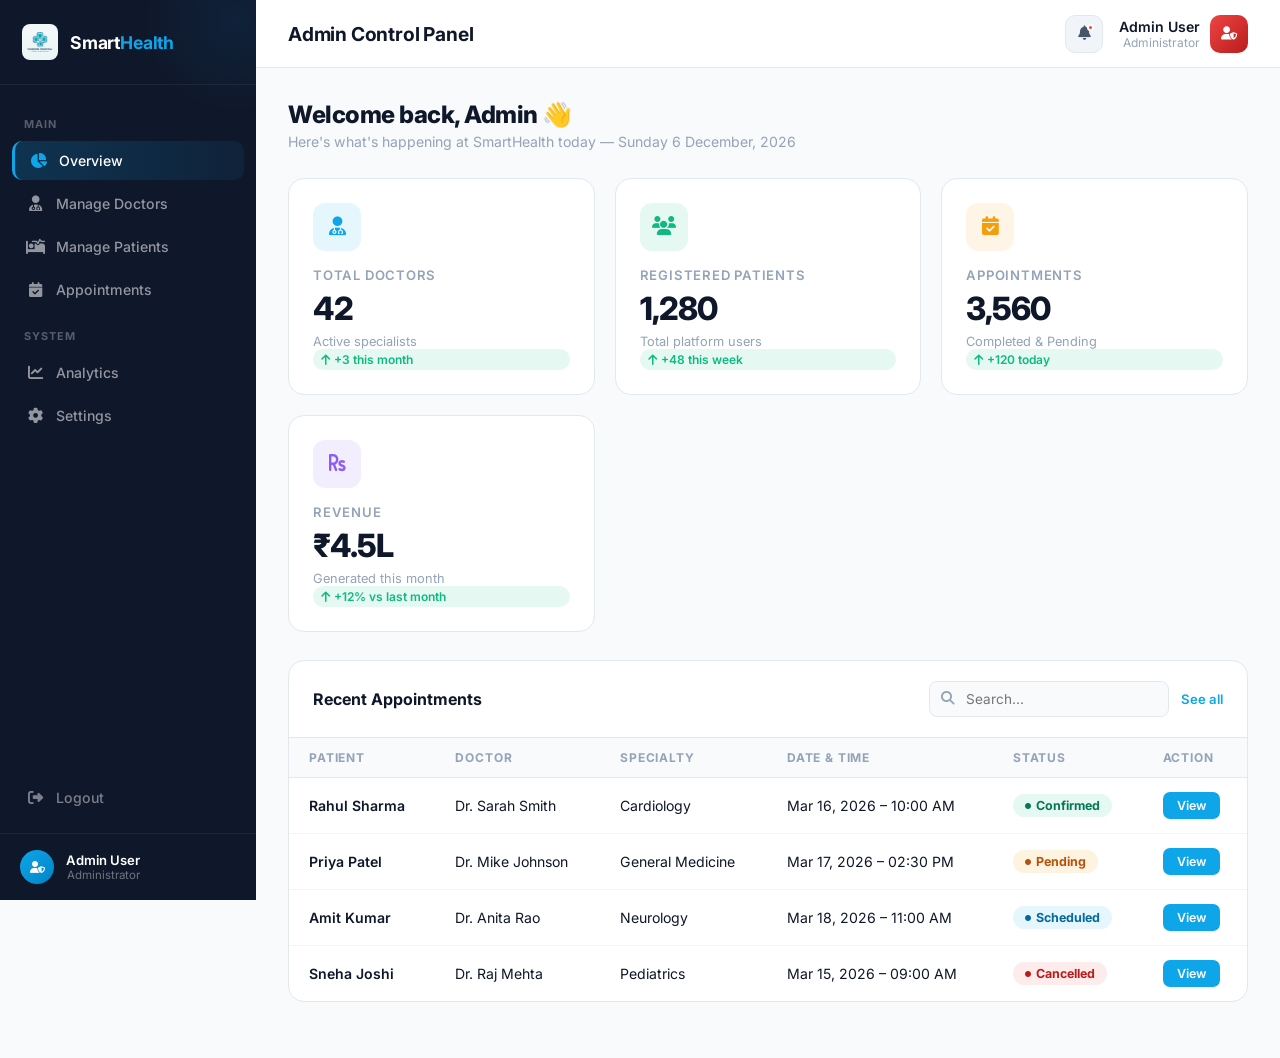
==== hospitalproject/src/main/resources/static/pages/admin-dashboard.html @ 207e5509 "feat: complete premium UI overhaul for SmartHealth hospital system - Redesigned all frontend pages w" ====
<!DOCTYPE html>
<html lang="en">
<head>
    <meta charset="UTF-8">
    <meta name="viewport" content="width=device-width, initial-scale=1.0">
    <title>Admin Dashboard | SmartHealth</title>
    <link rel="stylesheet" href="../css/dashboard.css">
    <link rel="stylesheet" href="https://cdnjs.cloudflare.com/ajax/libs/font-awesome/6.4.0/css/all.min.css">
</head>
<body>

<div class="layout">

    <!-- Sidebar -->
    <div class="sidebar">
        <a href="../index.html" class="brand">
            <img src="../images/modern_hospital_logo.png" alt="Logo">
            <h2>Smart<span>Health</span></h2>
        </a>

        <nav class="nav-menu">
            <span class="nav-label">Main</span>
            <a href="admin-dashboard.html" class="nav-link active" id="nav-overview">
                <i class="fas fa-chart-pie"></i> <span>Overview</span>
            </a>
            <a href="#" class="nav-link" id="nav-doctors">
                <i class="fas fa-user-md"></i> <span>Manage Doctors</span>
            </a>
            <a href="#" class="nav-link" id="nav-patients">
                <i class="fas fa-procedures"></i> <span>Manage Patients</span>
            </a>
            <a href="#" class="nav-link" id="nav-appointments">
                <i class="fas fa-calendar-check"></i> <span>Appointments</span>
            </a>

            <span class="nav-label">System</span>
            <a href="#" class="nav-link">
                <i class="fas fa-chart-line"></i> <span>Analytics</span>
            </a>
            <a href="#" class="nav-link">
                <i class="fas fa-cog"></i> <span>Settings</span>
            </a>
            <a href="../index.html" class="nav-link logout-bg">
                <i class="fas fa-sign-out-alt"></i> <span>Logout</span>
            </a>
        </nav>

        <div class="sidebar-user">
            <div class="user-avatar"><i class="fas fa-user-shield"></i></div>
            <div class="user-info">
                <span class="name">Admin User</span>
                <span class="role-tag">Administrator</span>
            </div>
        </div>
    </div>

    <!-- Main Content -->
    <div class="main">

        <!-- Topbar -->
        <div class="topbar">
            <h2>Admin Control Panel</h2>
            <div class="topbar-right">
                <div class="topbar-icon notif-dot"><i class="fas fa-bell"></i></div>
                <div class="user-profile">
                    <div class="user-info">
                        <span class="name">Admin User</span>
                        <span class="role">Administrator</span>
                    </div>
                    <div class="user-avatar" style="background: linear-gradient(135deg,#ef4444,#b91c1c);">
                        <i class="fas fa-user-shield"></i>
                    </div>
                </div>
            </div>
        </div>

        <!-- Content -->
        <div class="content">

            <div class="page-header">
                <h1>Welcome back, Admin 👋</h1>
                <p>Here's what's happening at SmartHealth today — <span id="today-date"></span></p>
            </div>

            <!-- Stat Cards -->
            <div class="cards">
                <div class="card">
                    <div class="card-icon" style="background:rgba(14,165,233,0.1);color:#0ea5e9;">
                        <i class="fas fa-user-md"></i>
                    </div>
                    <h3>Total Doctors</h3>
                    <div class="card-value">42</div>
                    <p>Active specialists</p>
                    <span class="trend up"><i class="fas fa-arrow-up"></i> +3 this month</span>
                </div>

                <div class="card">
                    <div class="card-icon" style="background:rgba(16,185,129,0.1);color:#10b981;">
                        <i class="fas fa-users"></i>
                    </div>
                    <h3>Registered Patients</h3>
                    <div class="card-value">1,280</div>
                    <p>Total platform users</p>
                    <span class="trend up"><i class="fas fa-arrow-up"></i> +48 this week</span>
                </div>

                <div class="card">
                    <div class="card-icon" style="background:rgba(245,158,11,0.1);color:#f59e0b;">
                        <i class="fas fa-calendar-check"></i>
                    </div>
                    <h3>Appointments</h3>
                    <div class="card-value">3,560</div>
                    <p>Completed &amp; Pending</p>
                    <span class="trend up"><i class="fas fa-arrow-up"></i> +120 today</span>
                </div>

                <div class="card">
                    <div class="card-icon" style="background:rgba(139,92,246,0.1);color:#8b5cf6;">
                        <i class="fas fa-rupee-sign"></i>
                    </div>
                    <h3>Revenue</h3>
                    <div class="card-value">₹4.5L</div>
                    <p>Generated this month</p>
                    <span class="trend up"><i class="fas fa-arrow-up"></i> +12% vs last month</span>
                </div>
            </div>

            <!-- Recent Appointments Table -->
            <div class="table-card">
                <div class="table-card-header">
                    <h3>Recent Appointments</h3>
                    <div style="display:flex;gap:12px;align-items:center;">
                        <div class="search-bar">
                            <i class="fas fa-search"></i>
                            <input type="text" placeholder="Search..." oninput="filterTable(this.value)">
                        </div>
                        <a href="#" class="see-all">See all</a>
                    </div>
                </div>
                <table id="adminTable">
                    <thead>
                        <tr>
                            <th>Patient</th>
                            <th>Doctor</th>
                            <th>Specialty</th>
                            <th>Date &amp; Time</th>
                            <th>Status</th>
                            <th>Action</th>
                        </tr>
                    </thead>
                    <tbody>
                        <tr>
                            <td><span class="td-name">Rahul Sharma</span></td>
                            <td>Dr. Sarah Smith</td>
                            <td>Cardiology</td>
                            <td>Mar 16, 2026 – 10:00 AM</td>
                            <td><span class="badge badge-green"><i class="fas fa-circle" style="font-size:6px;"></i> Confirmed</span></td>
                            <td><a href="#" class="action-btn primary">View</a></td>
                        </tr>
                        <tr>
                            <td><span class="td-name">Priya Patel</span></td>
                            <td>Dr. Mike Johnson</td>
                            <td>General Medicine</td>
                            <td>Mar 17, 2026 – 02:30 PM</td>
                            <td><span class="badge badge-yellow"><i class="fas fa-circle" style="font-size:6px;"></i> Pending</span></td>
                            <td><a href="#" class="action-btn primary">View</a></td>
                        </tr>
                        <tr>
                            <td><span class="td-name">Amit Kumar</span></td>
                            <td>Dr. Anita Rao</td>
                            <td>Neurology</td>
                            <td>Mar 18, 2026 – 11:00 AM</td>
                            <td><span class="badge badge-blue"><i class="fas fa-circle" style="font-size:6px;"></i> Scheduled</span></td>
                            <td><a href="#" class="action-btn primary">View</a></td>
                        </tr>
                        <tr>
                            <td><span class="td-name">Sneha Joshi</span></td>
                            <td>Dr. Raj Mehta</td>
                            <td>Pediatrics</td>
                            <td>Mar 15, 2026 – 09:00 AM</td>
                            <td><span class="badge badge-red"><i class="fas fa-circle" style="font-size:6px;"></i> Cancelled</span></td>
                            <td><a href="#" class="action-btn primary">View</a></td>
                        </tr>
                    </tbody>
                </table>
            </div>

        </div><!-- /content -->
    </div><!-- /main -->
</div><!-- /layout -->

<script>
    document.getElementById('today-date').textContent = new Date().toLocaleDateString('en-IN', { weekday:'long', year:'numeric', month:'long', day:'numeric' });

    function filterTable(q) {
        const rows = document.querySelectorAll('#adminTable tbody tr');
        rows.forEach(r => {
            r.style.display = r.textContent.toLowerCase().includes(q.toLowerCase()) ? '' : 'none';
        });
    }
</script>

</body>
</html>
---- hospitalproject/src/main/resources/static/css/dashboard.css ----
@import url('https://fonts.googleapis.com/css2?family=Inter:wght@300;400;500;600;700;800&display=swap');

*, *::before, *::after {
    margin: 0;
    padding: 0;
    box-sizing: border-box;
}

:root {
    --navy: #0f172a;
    --navy-mid: #1e293b;
    --navy-light: #334155;
    --teal: #0ea5e9;
    --teal-dark: #0284c7;
    --teal-glow: rgba(14, 165, 233, 0.12);
    --white: #ffffff;
    --gray-50: #f8fafc;
    --gray-100: #f1f5f9;
    --gray-200: #e2e8f0;
    --gray-400: #94a3b8;
    --gray-600: #475569;
    --green: #10b981;
    --yellow: #f59e0b;
    --red: #ef4444;
    --purple: #8b5cf6;
    --sidebar-w: 256px;
}

body {
    font-family: 'Inter', 'Segoe UI', sans-serif;
    background: var(--gray-50);
    color: var(--navy);
    display: flex;
    min-height: 100vh;
    overflow-x: hidden;
}

/* ==================== SIDEBAR ==================== */
.layout {
    display: flex;
    width: 100%;
    min-height: 100vh;
}

.sidebar {
    width: var(--sidebar-w);
    background: var(--navy);
    color: var(--white);
    height: 100vh;
    position: fixed;
    top: 0;
    left: 0;
    display: flex;
    flex-direction: column;
    z-index: 100;
    overflow: hidden;
    transition: width 0.3s ease;
}

.sidebar::before {
    content: '';
    position: absolute;
    top: -80px;
    right: -80px;
    width: 200px;
    height: 200px;
    background: radial-gradient(circle, rgba(14,165,233,0.08) 0%, transparent 70%);
    pointer-events: none;
}

.brand {
    display: flex;
    align-items: center;
    gap: 12px;
    padding: 24px 22px;
    border-bottom: 1px solid rgba(255,255,255,0.06);
    text-decoration: none;
}

.brand img {
    width: 36px;
    height: 36px;
    border-radius: 8px;
    object-fit: cover;
}

.brand h2 {
    font-size: 1.1rem;
    font-weight: 700;
    color: var(--white);
    letter-spacing: -0.01em;
}

.brand h2 span {
    color: var(--teal);
}

/* Nav */
.nav-menu {
    flex: 1;
    padding: 16px 12px;
    display: flex;
    flex-direction: column;
    gap: 4px;
    overflow-y: auto;
}

.nav-menu::-webkit-scrollbar { width: 3px; }
.nav-menu::-webkit-scrollbar-thumb { background: rgba(255,255,255,0.1); border-radius: 4px; }

.nav-label {
    font-size: 0.68rem;
    font-weight: 700;
    color: rgba(255,255,255,0.3);
    text-transform: uppercase;
    letter-spacing: 0.1em;
    padding: 16px 12px 6px;
}

.nav-link {
    display: flex;
    align-items: center;
    gap: 12px;
    padding: 11px 14px;
    border-radius: 10px;
    color: rgba(255,255,255,0.55);
    text-decoration: none;
    font-size: 0.88rem;
    font-weight: 500;
    transition: all 0.2s ease;
    position: relative;
}

.nav-link i {
    width: 18px;
    font-size: 0.95rem;
    text-align: center;
    flex-shrink: 0;
}

.nav-link:hover {
    color: var(--white);
    background: rgba(255,255,255,0.07);
}

.nav-link.active {
    color: var(--white);
    background: linear-gradient(90deg, rgba(14,165,233,0.2) 0%, rgba(14,165,233,0.08) 100%);
    border-left: 3px solid var(--teal);
}

.nav-link.active i {
    color: var(--teal);
}

.logout-bg {
    margin-top: auto;
    color: rgba(255,255,255,0.45) !important;
}

.logout-bg:hover {
    background: rgba(239,68,68,0.12) !important;
    color: #fca5a5 !important;
}

/* Sidebar user */
.sidebar-user {
    padding: 16px 20px;
    border-top: 1px solid rgba(255,255,255,0.06);
    display: flex;
    align-items: center;
    gap: 12px;
}

.sidebar-user .user-avatar {
    width: 34px;
    height: 34px;
    border-radius: 50%;
    background: linear-gradient(135deg, var(--teal), var(--teal-dark));
    display: flex;
    align-items: center;
    justify-content: center;
    font-size: 0.75rem;
    font-weight: 700;
    color: white;
    flex-shrink: 0;
}

.sidebar-user .user-info {
    min-width: 0;
}

.sidebar-user .user-info .name {
    display: block;
    font-size: 0.82rem;
    font-weight: 600;
    color: var(--white);
    white-space: nowrap;
    overflow: hidden;
    text-overflow: ellipsis;
}

.sidebar-user .user-info .role-tag {
    display: block;
    font-size: 0.72rem;
    color: rgba(255,255,255,0.4);
}

/* ==================== MAIN ==================== */
.main {
    flex: 1;
    margin-left: var(--sidebar-w);
    min-height: 100vh;
    display: flex;
    flex-direction: column;
    background: var(--gray-50);
}

/* ==================== TOPBAR ==================== */
.topbar {
    display: flex;
    align-items: center;
    justify-content: space-between;
    padding: 0 32px;
    height: 68px;
    background: var(--white);
    border-bottom: 1px solid var(--gray-200);
    position: sticky;
    top: 0;
    z-index: 50;
}

.topbar h2 {
    font-size: 1.2rem;
    font-weight: 700;
    color: var(--navy);
    letter-spacing: -0.01em;
}

.topbar-right {
    display: flex;
    align-items: center;
    gap: 16px;
}

.topbar-icon {
    width: 38px;
    height: 38px;
    border-radius: 10px;
    background: var(--gray-100);
    border: 1px solid var(--gray-200);
    display: flex;
    align-items: center;
    justify-content: center;
    color: var(--gray-600);
    font-size: 0.9rem;
    cursor: pointer;
    transition: all 0.2s;
}

.topbar-icon:hover {
    background: var(--teal-glow);
    border-color: var(--teal);
    color: var(--teal);
}

.notif-dot {
    position: relative;
}

.notif-dot::after {
    content: '';
    position: absolute;
    top: 8px;
    right: 8px;
    width: 7px;
    height: 7px;
    background: var(--red);
    border-radius: 50%;
    border: 2px solid white;
}

.user-profile {
    display: flex;
    align-items: center;
    gap: 10px;
    cursor: pointer;
}

.user-info {
    text-align: right;
}

.user-info .name {
    display: block;
    font-size: 0.88rem;
    font-weight: 600;
    color: var(--navy);
}

.user-info .role {
    display: block;
    font-size: 0.75rem;
    color: var(--gray-400);
}

.user-avatar {
    width: 38px;
    height: 38px;
    border-radius: 10px;
    background: linear-gradient(135deg, var(--teal) 0%, var(--teal-dark) 100%);
    display: flex;
    align-items: center;
    justify-content: center;
    font-size: 0.85rem;
    font-weight: 700;
    color: white;
}

/* ==================== CONTENT AREA ==================== */
.content {
    flex: 1;
    padding: 32px;
}

/* ==================== PAGE HEADER ==================== */
.page-header {
    margin-bottom: 28px;
}

.page-header h1 {
    font-size: 1.5rem;
    font-weight: 800;
    color: var(--navy);
    letter-spacing: -0.02em;
    margin-bottom: 4px;
}

.page-header p {
    font-size: 0.88rem;
    color: var(--gray-400);
}

/* ==================== STATS CARDS ==================== */
.cards {
    display: grid;
    grid-template-columns: repeat(auto-fill, minmax(230px, 1fr));
    gap: 20px;
    margin-bottom: 28px;
}

.card {
    background: var(--white);
    border-radius: 16px;
    padding: 24px;
    border: 1px solid var(--gray-200);
    text-decoration: none;
    color: inherit;
    display: flex;
    flex-direction: column;
    transition: all 0.3s ease;
    position: relative;
    overflow: hidden;
}

.card::after {
    content: '';
    position: absolute;
    top: 0;
    left: 0;
    right: 0;
    height: 3px;
    background: linear-gradient(90deg, var(--teal), var(--teal-dark));
    opacity: 0;
    transition: opacity 0.3s;
}

.card:hover {
    transform: translateY(-4px);
    box-shadow: 0 16px 48px rgba(14, 165, 233, 0.12);
    border-color: rgba(14,165,233,0.25);
}

.card:hover::after {
    opacity: 1;
}

.card-icon {
    width: 48px;
    height: 48px;
    border-radius: 12px;
    display: flex;
    align-items: center;
    justify-content: center;
    font-size: 1.2rem;
    margin-bottom: 16px;
}

.card h3 {
    font-size: 0.82rem;
    font-weight: 600;
    color: var(--gray-400);
    text-transform: uppercase;
    letter-spacing: 0.06em;
    margin-bottom: 6px;
}

.card-value {
    font-size: 2rem;
    font-weight: 800;
    color: var(--navy);
    letter-spacing: -0.03em;
    margin-bottom: 6px;
}

.card p {
    font-size: 0.8rem;
    color: var(--gray-400);
}

.card-arrow {
    position: absolute;
    bottom: 20px;
    right: 20px;
    width: 28px;
    height: 28px;
    background: var(--gray-100);
    border-radius: 50%;
    display: flex;
    align-items: center;
    justify-content: center;
    font-size: 0.75rem;
    color: var(--gray-400);
    transition: all 0.2s;
}

.card:hover .card-arrow {
    background: var(--teal);
    color: white;
}

.trend {
    display: inline-flex;
    align-items: center;
    gap: 4px;
    font-size: 0.75rem;
    font-weight: 600;
    padding: 3px 8px;
    border-radius: 50px;
}

.trend.up   { background: rgba(16,185,129,0.1); color: var(--green); }
.trend.down { background: rgba(239,68,68,0.1);  color: var(--red);   }

/* ==================== TABLE CARD ==================== */
.table-card {
    background: var(--white);
    border-radius: 16px;
    border: 1px solid var(--gray-200);
    overflow: hidden;
    margin-bottom: 24px;
}

.table-card-header {
    display: flex;
    align-items: center;
    justify-content: space-between;
    padding: 20px 24px;
    border-bottom: 1px solid var(--gray-200);
}

.table-card-header h3 {
    font-size: 1rem;
    font-weight: 700;
    color: var(--navy);
}

.table-card-header .see-all {
    font-size: 0.82rem;
    font-weight: 600;
    color: var(--teal);
    text-decoration: none;
}

.table-card-header .see-all:hover {
    text-decoration: underline;
}

table {
    width: 100%;
    border-collapse: collapse;
    text-align: left;
}

thead tr {
    background: var(--gray-50);
    border-bottom: 1px solid var(--gray-200);
}

th {
    padding: 12px 20px;
    font-size: 0.75rem;
    font-weight: 700;
    color: var(--gray-400);
    text-transform: uppercase;
    letter-spacing: 0.07em;
}

td {
    padding: 14px 20px;
    font-size: 0.88rem;
    color: var(--navy);
    border-bottom: 1px solid var(--gray-100);
}

tbody tr:last-child td {
    border-bottom: none;
}

tbody tr:hover {
    background: var(--gray-50);
}

.td-name {
    font-weight: 600;
    color: var(--navy);
}

.td-sub {
    font-size: 0.78rem;
    color: var(--gray-400);
}

/* ==================== BADGES ==================== */
.badge {
    display: inline-flex;
    align-items: center;
    gap: 5px;
    padding: 4px 12px;
    border-radius: 50px;
    font-size: 0.78rem;
    font-weight: 700;
}

.badge-blue   { background: rgba(14,165,233,0.1);  color: #0369a1; }
.badge-green  { background: rgba(16,185,129,0.1);  color: #047857; }
.badge-yellow { background: rgba(245,158,11,0.12); color: #b45309; }
.badge-red    { background: rgba(239,68,68,0.1);   color: #b91c1c; }
.badge-gray   { background: var(--gray-100);        color: var(--gray-600); }

/* ==================== ACTION BUTTONS ==================== */
.action-btn {
    display: inline-flex;
    align-items: center;
    gap: 5px;
    padding: 6px 14px;
    border-radius: 7px;
    font-size: 0.78rem;
    font-weight: 600;
    border: none;
    cursor: pointer;
    transition: all 0.2s;
    text-decoration: none;
    font-family: 'Inter', sans-serif;
}

.action-btn.approve {
    background: rgba(16,185,129,0.1);
    color: #047857;
}

.action-btn.approve:hover {
    background: var(--green);
    color: white;
}

.action-btn.reject {
    background: rgba(239,68,68,0.1);
    color: #b91c1c;
}

.action-btn.reject:hover {
    background: var(--red);
    color: white;
}

.action-btn.primary {
    background: var(--teal);
    color: white;
    width: auto;
    margin-top: 0;
}

.action-btn.primary:hover {
    background: var(--teal-dark);
    transform: translateY(-1px);
    box-shadow: 0 4px 12px rgba(14,165,233,0.3);
}

/* ==================== SEARCH BAR ==================== */
.search-bar {
    position: relative;
    width: 240px;
}

.search-bar i {
    position: absolute;
    left: 12px;
    top: 50%;
    transform: translateY(-50%);
    color: var(--gray-400);
    font-size: 0.85rem;
}

.search-bar input {
    width: 100%;
    padding: 9px 14px 9px 36px;
    border: 1.5px solid var(--gray-200);
    border-radius: 8px;
    font-size: 0.85rem;
    font-family: 'Inter', sans-serif;
    color: var(--navy);
    background: var(--gray-50);
    outline: none;
    transition: all 0.2s;
}

.search-bar input:focus {
    border-color: var(--teal);
    background: white;
    box-shadow: 0 0 0 3px rgba(14,165,233,0.1);
}

/* ==================== FORM CARD (Appointment) ==================== */
.form-container {
    max-width: 640px;
}

.form-card {
    background: white;
    border-radius: 18px;
    padding: 36px;
    border: 1px solid var(--gray-200);
}

.form-card h2 {
    font-size: 1.3rem;
    font-weight: 800;
    color: var(--navy);
    margin-bottom: 6px;
}

.form-card .form-desc {
    font-size: 0.88rem;
    color: var(--gray-400);
    margin-bottom: 28px;
}

.form-group {
    margin-bottom: 18px;
}

.form-group label {
    display: block;
    font-size: 0.8rem;
    font-weight: 700;
    color: var(--gray-600);
    text-transform: uppercase;
    letter-spacing: 0.05em;
    margin-bottom: 7px;
}

.form-group input,
.form-group select,
.form-group textarea {
    width: 100%;
    padding: 12px 14px;
    border: 1.5px solid var(--gray-200);
    border-radius: 10px;
    font-size: 0.93rem;
    font-family: 'Inter', sans-serif;
    color: var(--navy);
    background: var(--gray-50);
    outline: none;
    transition: all 0.2s;
}

.form-group input:focus,
.form-group select:focus,
.form-group textarea:focus {
    border-color: var(--teal);
    background: white;
    box-shadow: 0 0 0 4px rgba(14,165,233,0.08);
}

.form-row {
    display: grid;
    grid-template-columns: 1fr 1fr;
    gap: 16px;
}

.btn-primary {
    width: 100%;
    padding: 13px;
    background: linear-gradient(135deg, var(--teal) 0%, var(--teal-dark) 100%);
    color: white;
    border: none;
    border-radius: 10px;
    font-size: 0.97rem;
    font-weight: 700;
    font-family: 'Inter', sans-serif;
    cursor: pointer;
    transition: all 0.3s ease;
    box-shadow: 0 4px 16px rgba(14,165,233,0.3);
    display: flex;
    align-items: center;
    justify-content: center;
    gap: 8px;
    margin-top: 8px;
}

.btn-primary:hover {
    transform: translateY(-2px);
    box-shadow: 0 8px 24px rgba(14,165,233,0.4);
}

/* ==================== HEALTH STATS ==================== */
.health-stats {
    display: grid;
    grid-template-columns: repeat(3, 1fr);
    gap: 16px;
    margin-bottom: 24px;
}

.health-stat-card {
    background: white;
    border-radius: 14px;
    padding: 20px;
    border: 1px solid var(--gray-200);
    display: flex;
    align-items: center;
    gap: 14px;
    transition: all 0.2s;
}

.health-stat-card:hover {
    border-color: rgba(14,165,233,0.3);
    box-shadow: 0 4px 16px rgba(14,165,233,0.08);
}

.health-icon {
    width: 44px;
    height: 44px;
    border-radius: 12px;
    display: flex;
    align-items: center;
    justify-content: center;
    font-size: 1.1rem;
    flex-shrink: 0;
}

.health-stat-card .stat-info .stat-val {
    font-size: 1.3rem;
    font-weight: 800;
    color: var(--navy);
    letter-spacing: -0.02em;
}

.health-stat-card .stat-info .stat-label {
    font-size: 0.78rem;
    color: var(--gray-400);
    font-weight: 500;
}

/* ==================== AI CHECKER ==================== */
.ai-container {
    max-width: 700px;
    background: white;
    border-radius: 20px;
    border: 1px solid var(--gray-200);
    overflow: hidden;
    display: flex;
    flex-direction: column;
    height: calc(100vh - 68px - 64px);
}

.ai-header {
    padding: 24px 28px;
    border-bottom: 1px solid var(--gray-200);
    background: linear-gradient(135deg, var(--navy) 0%, #1e3a5f 100%);
    color: white;
}

.ai-header h2 {
    font-size: 1.1rem;
    font-weight: 700;
    margin-bottom: 4px;
}

.ai-header p {
    font-size: 0.82rem;
    color: rgba(255,255,255,0.6);
}

.ai-messages {
    flex: 1;
    overflow-y: auto;
    padding: 24px;
    display: flex;
    flex-direction: column;
    gap: 16px;
}

.ai-messages::-webkit-scrollbar { width: 4px; }
.ai-messages::-webkit-scrollbar-thumb { background: var(--gray-200); border-radius: 4px; }

.msg {
    max-width: 80%;
    padding: 14px 18px;
    border-radius: 14px;
    font-size: 0.9rem;
    line-height: 1.55;
}

.msg.bot {
    background: var(--gray-100);
    border-radius: 4px 14px 14px 14px;
    align-self: flex-start;
    color: var(--navy);
}

.msg.user {
    background: linear-gradient(135deg, var(--teal), var(--teal-dark));
    border-radius: 14px 4px 14px 14px;
    align-self: flex-end;
    color: white;
}

.ai-input-area {
    padding: 16px 24px;
    border-top: 1px solid var(--gray-200);
    display: flex;
    gap: 10px;
}

.ai-input-area input {
    flex: 1;
    padding: 12px 16px;
    border: 1.5px solid var(--gray-200);
    border-radius: 10px;
    font-size: 0.92rem;
    font-family: 'Inter', sans-serif;
    outline: none;
    transition: all 0.2s;
    color: var(--navy);
}

.ai-input-area input:focus {
    border-color: var(--teal);
    box-shadow: 0 0 0 3px rgba(14,165,233,0.1);
}

.ai-send-btn {
    width: 44px;
    height: 44px;
    background: var(--teal);
    border: none;
    border-radius: 10px;
    color: white;
    font-size: 1rem;
    cursor: pointer;
    display: flex;
    align-items: center;
    justify-content: center;
    transition: all 0.2s;
    flex-shrink: 0;
    margin-top: 0;
    padding: 0;
    box-shadow: none;
}

.ai-send-btn:hover {
    background: var(--teal-dark);
    transform: translateY(-1px);
}

/* ==================== RESPONSIVE ==================== */
@media (max-width: 900px) {
    .sidebar { width: 60px; }
    .sidebar .brand h2,
    .sidebar .nav-link span,
    .sidebar .nav-label,
    .sidebar-user .user-info { display: none; }
    .sidebar .brand { padding: 20px 10px; justify-content: center; }
    .sidebar .nav-link { padding: 12px; justify-content: center; gap: 0; }
    .main { margin-left: 60px; }
    .health-stats { grid-template-columns: 1fr; }
    .form-row { grid-template-columns: 1fr; }
    .content { padding: 20px 16px; }
}
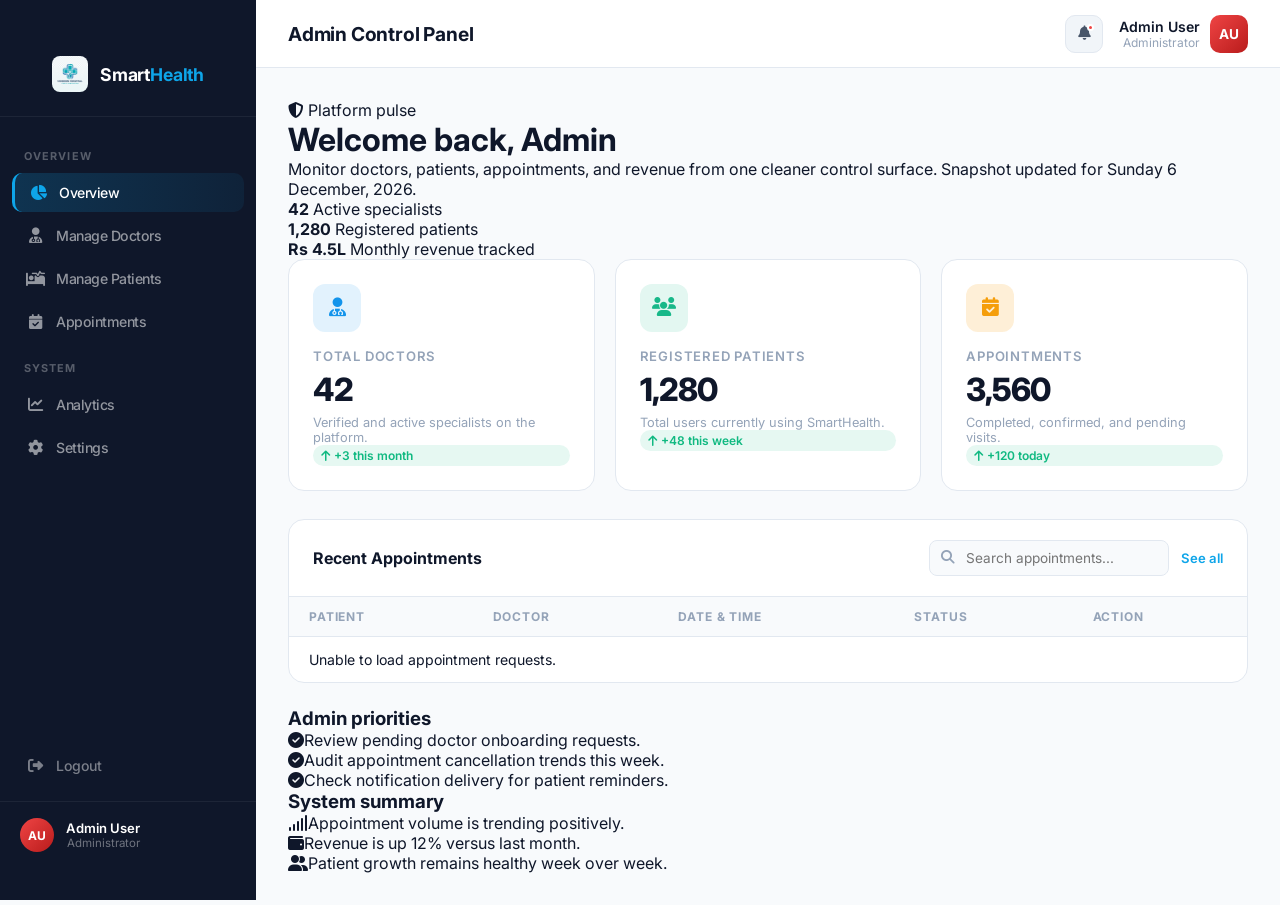
==== commit 4d588ab1: "Merge pull request #3 from cjhimanshu/main Merge fork changes into main branch" ====
--- a/hospitalproject/src/main/resources/static/pages/admin-dashboard.html
+++ b/hospitalproject/src/main/resources/static/pages/admin-dashboard.html
@@ -10,8 +10,6 @@
 <body>
 
 <div class="layout">
-
-    <!-- Sidebar -->
     <div class="sidebar">
         <a href="../index.html" class="brand">
             <img src="../images/modern_hospital_logo.png" alt="Logo">
@@ -19,178 +17,168 @@
         </a>
 
         <nav class="nav-menu">
-            <span class="nav-label">Main</span>
-            <a href="admin-dashboard.html" class="nav-link active" id="nav-overview">
-                <i class="fas fa-chart-pie"></i> <span>Overview</span>
-            </a>
-            <a href="#" class="nav-link" id="nav-doctors">
-                <i class="fas fa-user-md"></i> <span>Manage Doctors</span>
-            </a>
-            <a href="#" class="nav-link" id="nav-patients">
-                <i class="fas fa-procedures"></i> <span>Manage Patients</span>
-            </a>
-            <a href="#" class="nav-link" id="nav-appointments">
-                <i class="fas fa-calendar-check"></i> <span>Appointments</span>
-            </a>
-
+            <span class="nav-label">Overview</span>
+            <a href="admin-dashboard.html" class="nav-link active" id="nav-overview"><i class="fas fa-chart-pie"></i><span>Overview</span></a>
+            <a href="#" class="nav-link" id="nav-doctors"><i class="fas fa-user-md"></i><span>Manage Doctors</span></a>
+            <a href="#" class="nav-link" id="nav-patients"><i class="fas fa-procedures"></i><span>Manage Patients</span></a>
+            <a href="#" class="nav-link" id="nav-appointments"><i class="fas fa-calendar-check"></i><span>Appointments</span></a>
             <span class="nav-label">System</span>
-            <a href="#" class="nav-link">
-                <i class="fas fa-chart-line"></i> <span>Analytics</span>
-            </a>
-            <a href="#" class="nav-link">
-                <i class="fas fa-cog"></i> <span>Settings</span>
-            </a>
-            <a href="../index.html" class="nav-link logout-bg">
-                <i class="fas fa-sign-out-alt"></i> <span>Logout</span>
-            </a>
+            <a href="#" class="nav-link"><i class="fas fa-chart-line"></i><span>Analytics</span></a>
+            <a href="#" class="nav-link"><i class="fas fa-gear"></i><span>Settings</span></a>
+            <a href="../index.html" class="nav-link logout-bg"><i class="fas fa-right-from-bracket"></i><span>Logout</span></a>
         </nav>
 
         <div class="sidebar-user">
-            <div class="user-avatar"><i class="fas fa-user-shield"></i></div>
+            <div class="user-avatar" data-user-initials style="background:linear-gradient(135deg,#ef4444,#b91c1c);">AU</div>
             <div class="user-info">
-                <span class="name">Admin User</span>
-                <span class="role-tag">Administrator</span>
+                <span class="name" data-user-name>Admin User</span>
+                <span class="role-tag" data-user-role>Administrator</span>
             </div>
         </div>
     </div>
 
-    <!-- Main Content -->
     <div class="main">
-
-        <!-- Topbar -->
         <div class="topbar">
             <h2>Admin Control Panel</h2>
             <div class="topbar-right">
                 <div class="topbar-icon notif-dot"><i class="fas fa-bell"></i></div>
                 <div class="user-profile">
                     <div class="user-info">
-                        <span class="name">Admin User</span>
-                        <span class="role">Administrator</span>
+                        <span class="name" data-user-name>Admin User</span>
+                        <span class="role" data-user-role>Administrator</span>
                     </div>
-                    <div class="user-avatar" style="background: linear-gradient(135deg,#ef4444,#b91c1c);">
-                        <i class="fas fa-user-shield"></i>
+                    <div class="user-avatar" data-user-initials style="background:linear-gradient(135deg,#ef4444,#b91c1c);">AU</div>
+                </div>
+            </div>
+        </div>
+
+        <div class="content">
+            <div class="hero-panel compact">
+                <div class="eyebrow"><i class="fas fa-shield-halved"></i> Platform pulse</div>
+                <h1>Welcome back, <span data-user-first-name>Admin</span></h1>
+                <p>Monitor doctors, patients, appointments, and revenue from one cleaner control surface. Snapshot updated for <span id="today-date"></span>.</p>
+                <div class="hero-meta">
+                    <div class="hero-stat">
+                        <strong>42</strong>
+                        <span>Active specialists</span>
+                    </div>
+                    <div class="hero-stat">
+                        <strong>1,280</strong>
+                        <span>Registered patients</span>
+                    </div>
+                    <div class="hero-stat">
+                        <strong>Rs 4.5L</strong>
+                        <span>Monthly revenue tracked</span>
+                    </div>
+                </div>
+            </div>
+
+            <div class="dashboard-grid">
+                <div class="stack">
+                    <div class="cards">
+                        <div class="card">
+                            <div class="card-icon" style="background:rgba(19,148,235,0.12);color:#1394eb;">
+                                <i class="fas fa-user-md"></i>
+                            </div>
+                            <h3>Total Doctors</h3>
+                            <div class="card-value">42</div>
+                            <p>Verified and active specialists on the platform.</p>
+                            <span class="trend up"><i class="fas fa-arrow-up"></i> +3 this month</span>
+                        </div>
+
+                        <div class="card">
+                            <div class="card-icon" style="background:rgba(24,184,137,0.12);color:#18b889;">
+                                <i class="fas fa-users"></i>
+                            </div>
+                            <h3>Registered Patients</h3>
+                            <div class="card-value">1,280</div>
+                            <p>Total users currently using SmartHealth.</p>
+                            <span class="trend up"><i class="fas fa-arrow-up"></i> +48 this week</span>
+                        </div>
+
+                        <div class="card">
+                            <div class="card-icon" style="background:rgba(245,158,11,0.16);color:#f59e0b;">
+                                <i class="fas fa-calendar-check"></i>
+                            </div>
+                            <h3>Appointments</h3>
+                            <div class="card-value">3,560</div>
+                            <p>Completed, confirmed, and pending visits.</p>
+                            <span class="trend up"><i class="fas fa-arrow-up"></i> +120 today</span>
+                        </div>
+                    </div>
+
+                    <div class="table-card">
+                        <div class="table-card-header">
+                            <h3>Recent Appointments</h3>
+                            <div style="display:flex;gap:12px;align-items:center;flex-wrap:wrap;">
+                                <div class="search-bar">
+                                    <i class="fas fa-search"></i>
+                                    <input type="text" placeholder="Search appointments..." oninput="filterTable(this.value)">
+                                </div>
+                                <a href="#" class="see-all">See all</a>
+                            </div>
+                        </div>
+                        <div class="table-wrap">
+                            <table id="adminTable">
+                                <thead>
+                                    <tr>
+                                        <th>Patient</th>
+                                        <th>Doctor</th>
+                                        <th>Date &amp; Time</th>
+                                        <th>Status</th>
+                                        <th>Action</th>
+                                    </tr>
+                                </thead>
+                                <tbody id="adminAppointmentsBody">
+                                    <tr>
+                                        <td><span class="td-name">Rahul Sharma</span></td>
+                                        <td>Dr. Sarah Smith</td>
+                                        <td>Mar 16, 2026 - 10:00 AM</td>
+                                        <td><span class="badge badge-yellow"><i class="fas fa-circle" style="font-size:6px;"></i> Pending</span></td>
+                                        <td>
+                                            <button class="action-btn approve"><i class="fas fa-check"></i> Approve</button>
+                                            <button class="action-btn reject" style="margin-left:6px;"><i class="fas fa-xmark"></i> Reject</button>
+                                        </td>
+                                    </tr>
+                                </tbody>
+                            </table>
+                        </div>
+                    </div>
+                </div>
+
+                <div class="stack">
+                    <div class="info-card">
+                        <h3>Admin priorities</h3>
+                        <div class="bullet-list">
+                            <div class="bullet-item"><i class="fas fa-circle-check"></i><span>Review pending doctor onboarding requests.</span></div>
+                            <div class="bullet-item"><i class="fas fa-circle-check"></i><span>Audit appointment cancellation trends this week.</span></div>
+                            <div class="bullet-item"><i class="fas fa-circle-check"></i><span>Check notification delivery for patient reminders.</span></div>
+                        </div>
+                    </div>
+
+                    <div class="info-card">
+                        <h3>System summary</h3>
+                        <div class="bullet-list">
+                            <div class="bullet-item"><i class="fas fa-signal"></i><span>Appointment volume is trending positively.</span></div>
+                            <div class="bullet-item"><i class="fas fa-wallet"></i><span>Revenue is up 12% versus last month.</span></div>
+                            <div class="bullet-item"><i class="fas fa-user-group"></i><span>Patient growth remains healthy week over week.</span></div>
+                        </div>
                     </div>
                 </div>
             </div>
         </div>
+    </div>
+</div>
 
-        <!-- Content -->
-        <div class="content">
-
-            <div class="page-header">
-                <h1>Welcome back, Admin 👋</h1>
-                <p>Here's what's happening at SmartHealth today — <span id="today-date"></span></p>
-            </div>
-
-            <!-- Stat Cards -->
-            <div class="cards">
-                <div class="card">
-                    <div class="card-icon" style="background:rgba(14,165,233,0.1);color:#0ea5e9;">
-                        <i class="fas fa-user-md"></i>
-                    </div>
-                    <h3>Total Doctors</h3>
-                    <div class="card-value">42</div>
-                    <p>Active specialists</p>
-                    <span class="trend up"><i class="fas fa-arrow-up"></i> +3 this month</span>
-                </div>
-
-                <div class="card">
-                    <div class="card-icon" style="background:rgba(16,185,129,0.1);color:#10b981;">
-                        <i class="fas fa-users"></i>
-                    </div>
-                    <h3>Registered Patients</h3>
-                    <div class="card-value">1,280</div>
-                    <p>Total platform users</p>
-                    <span class="trend up"><i class="fas fa-arrow-up"></i> +48 this week</span>
-                </div>
-
-                <div class="card">
-                    <div class="card-icon" style="background:rgba(245,158,11,0.1);color:#f59e0b;">
-                        <i class="fas fa-calendar-check"></i>
-                    </div>
-                    <h3>Appointments</h3>
-                    <div class="card-value">3,560</div>
-                    <p>Completed &amp; Pending</p>
-                    <span class="trend up"><i class="fas fa-arrow-up"></i> +120 today</span>
-                </div>
-
-                <div class="card">
-                    <div class="card-icon" style="background:rgba(139,92,246,0.1);color:#8b5cf6;">
-                        <i class="fas fa-rupee-sign"></i>
-                    </div>
-                    <h3>Revenue</h3>
-                    <div class="card-value">₹4.5L</div>
-                    <p>Generated this month</p>
-                    <span class="trend up"><i class="fas fa-arrow-up"></i> +12% vs last month</span>
-                </div>
-            </div>
-
-            <!-- Recent Appointments Table -->
-            <div class="table-card">
-                <div class="table-card-header">
-                    <h3>Recent Appointments</h3>
-                    <div style="display:flex;gap:12px;align-items:center;">
-                        <div class="search-bar">
-                            <i class="fas fa-search"></i>
-                            <input type="text" placeholder="Search..." oninput="filterTable(this.value)">
-                        </div>
-                        <a href="#" class="see-all">See all</a>
-                    </div>
-                </div>
-                <table id="adminTable">
-                    <thead>
-                        <tr>
-                            <th>Patient</th>
-                            <th>Doctor</th>
-                            <th>Specialty</th>
-                            <th>Date &amp; Time</th>
-                            <th>Status</th>
-                            <th>Action</th>
-                        </tr>
-                    </thead>
-                    <tbody>
-                        <tr>
-                            <td><span class="td-name">Rahul Sharma</span></td>
-                            <td>Dr. Sarah Smith</td>
-                            <td>Cardiology</td>
-                            <td>Mar 16, 2026 – 10:00 AM</td>
-                            <td><span class="badge badge-green"><i class="fas fa-circle" style="font-size:6px;"></i> Confirmed</span></td>
-                            <td><a href="#" class="action-btn primary">View</a></td>
-                        </tr>
-                        <tr>
-                            <td><span class="td-name">Priya Patel</span></td>
-                            <td>Dr. Mike Johnson</td>
-                            <td>General Medicine</td>
-                            <td>Mar 17, 2026 – 02:30 PM</td>
-                            <td><span class="badge badge-yellow"><i class="fas fa-circle" style="font-size:6px;"></i> Pending</span></td>
-                            <td><a href="#" class="action-btn primary">View</a></td>
-                        </tr>
-                        <tr>
-                            <td><span class="td-name">Amit Kumar</span></td>
-                            <td>Dr. Anita Rao</td>
-                            <td>Neurology</td>
-                            <td>Mar 18, 2026 – 11:00 AM</td>
-                            <td><span class="badge badge-blue"><i class="fas fa-circle" style="font-size:6px;"></i> Scheduled</span></td>
-                            <td><a href="#" class="action-btn primary">View</a></td>
-                        </tr>
-                        <tr>
-                            <td><span class="td-name">Sneha Joshi</span></td>
-                            <td>Dr. Raj Mehta</td>
-                            <td>Pediatrics</td>
-                            <td>Mar 15, 2026 – 09:00 AM</td>
-                            <td><span class="badge badge-red"><i class="fas fa-circle" style="font-size:6px;"></i> Cancelled</span></td>
-                            <td><a href="#" class="action-btn primary">View</a></td>
-                        </tr>
-                    </tbody>
-                </table>
-            </div>
-
-        </div><!-- /content -->
-    </div><!-- /main -->
-</div><!-- /layout -->
-
+<script src="../js/session-ui.js"></script>
+<script src="../js/admin.js"></script>
 <script>
-    document.getElementById('today-date').textContent = new Date().toLocaleDateString('en-IN', { weekday:'long', year:'numeric', month:'long', day:'numeric' });
+    document.getElementById('today-date').textContent = new Date().toLocaleDateString('en-IN', {
+        weekday: 'long',
+        year: 'numeric',
+        month: 'long',
+        day: 'numeric'
+    });
 
     function filterTable(q) {
         const rows = document.querySelectorAll('#adminTable tbody tr');
@@ -201,4 +189,4 @@
 </script>
 
 </body>
-</html>+</html>
--- a/hospitalproject/src/main/resources/static/css/dashboard.css
+++ b/hospitalproject/src/main/resources/static/css/dashboard.css
@@ -40,6 +40,9 @@
     display: flex;
     width: 100%;
     min-height: 100vh;
+        --card-shadow: 0 4px 24px rgba(14, 165, 233, 0.08), 0 1.5px 4px rgba(0,0,0,0.04);
+        --card-radius: 18px;
+        --focus-outline: 2px solid var(--teal);
 }
 
 .sidebar {
@@ -49,6 +52,7 @@
     height: 100vh;
     position: fixed;
     top: 0;
+        padding: 32px 0;
     left: 0;
     display: flex;
     flex-direction: column;
@@ -56,6 +60,9 @@
     overflow: hidden;
     transition: width 0.3s ease;
 }
+        display: flex;
+        flex-direction: column;
+        gap: 32px;
 
 .sidebar::before {
     content: '';
@@ -63,18 +70,21 @@
     top: -80px;
     right: -80px;
     width: 200px;
+        letter-spacing: -0.02em;
     height: 200px;
     background: radial-gradient(circle, rgba(14,165,233,0.08) 0%, transparent 70%);
     pointer-events: none;
 }
 
 .brand {
+        font-weight: 500;
     display: flex;
     align-items: center;
     gap: 12px;
     padding: 24px 22px;
     border-bottom: 1px solid rgba(255,255,255,0.06);
     text-decoration: none;
+        justify-content: center;
 }
 
 .brand img {
@@ -87,6 +97,7 @@
 .brand h2 {
     font-size: 1.1rem;
     font-weight: 700;
+        cursor: pointer;
     color: var(--white);
     letter-spacing: -0.01em;
 }
@@ -98,12 +109,14 @@
 /* Nav */
 .nav-menu {
     flex: 1;
+        letter-spacing: -0.03em;
     padding: 16px 12px;
     display: flex;
     flex-direction: column;
     gap: 4px;
     overflow-y: auto;
 }
+        justify-content: center;
 
 .nav-menu::-webkit-scrollbar { width: 3px; }
 .nav-menu::-webkit-scrollbar-thumb { background: rgba(255,255,255,0.1); border-radius: 4px; }
@@ -120,6 +133,7 @@
 .nav-link {
     display: flex;
     align-items: center;
+        cursor: pointer;
     gap: 12px;
     padding: 11px 14px;
     border-radius: 10px;
@@ -138,6 +152,7 @@
     flex-shrink: 0;
 }
 
+        box-shadow: 0 2px 12px rgba(14, 165, 233, 0.10);
 .nav-link:hover {
     color: var(--white);
     background: rgba(255,255,255,0.07);
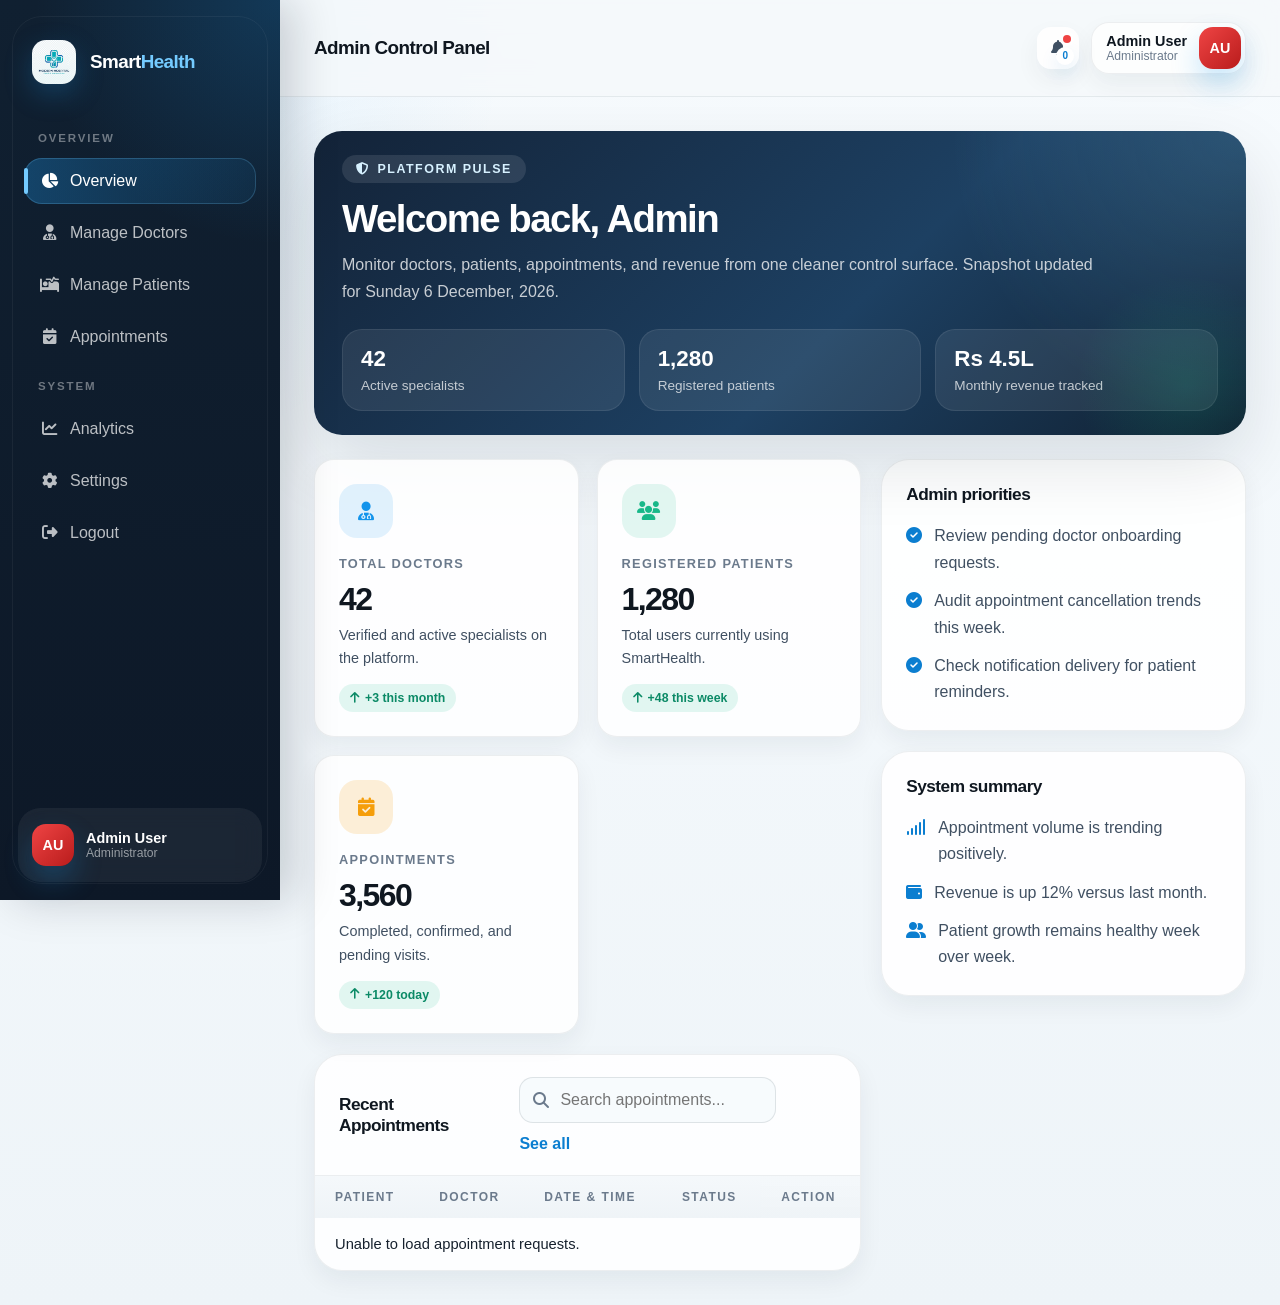
==== commit 29285925: "Improve auth flows and notification center" ====
--- a/hospitalproject/src/main/resources/static/pages/admin-dashboard.html
+++ b/hospitalproject/src/main/resources/static/pages/admin-dashboard.html
@@ -41,7 +41,19 @@
         <div class="topbar">
             <h2>Admin Control Panel</h2>
             <div class="topbar-right">
-                <div class="topbar-icon notif-dot"><i class="fas fa-bell"></i></div>
+                <div class="notification-wrap">
+                    <button type="button" class="topbar-icon topbar-icon-button notif-dot" data-notification-bell data-notification-role="ADMIN">
+                        <i class="fas fa-bell"></i>
+                        <span class="notification-count" data-notification-count>0</span>
+                    </button>
+                    <div class="notification-panel" data-notification-panel>
+                        <div class="notification-header">
+                            <h4>Notifications</h4>
+                            <span data-notification-summary>Loading...</span>
+                        </div>
+                        <div class="notification-list" data-notification-list></div>
+                    </div>
+                </div>
                 <div class="user-profile">
                     <div class="user-info">
                         <span class="name" data-user-name>Admin User</span>
@@ -171,6 +183,7 @@
 </div>
 
 <script src="../js/session-ui.js"></script>
+<script src="../js/notifications.js"></script>
 <script src="../js/admin.js"></script>
 <script>
     document.getElementById('today-date').textContent = new Date().toLocaleDateString('en-IN', {
--- a/hospitalproject/src/main/resources/static/css/dashboard.css
+++ b/hospitalproject/src/main/resources/static/css/dashboard.css
@@ -1,282 +1,297 @@
-@import url('https://fonts.googleapis.com/css2?family=Inter:wght@300;400;500;600;700;800&display=swap');
-
-*, *::before, *::after {
+@import url('https://fonts.googleapis.com/css2?family=Manrope:wght@400;500;600;700;800&display=swap');
+
+*,
+*::before,
+*::after {
     margin: 0;
     padding: 0;
     box-sizing: border-box;
 }
 
 :root {
-    --navy: #0f172a;
-    --navy-mid: #1e293b;
-    --navy-light: #334155;
-    --teal: #0ea5e9;
-    --teal-dark: #0284c7;
-    --teal-glow: rgba(14, 165, 233, 0.12);
+    --ink-950: #0f1720;
+    --ink-900: #16212e;
+    --ink-800: #233246;
+    --sky-500: #1d9bf0;
+    --sky-600: #0b7ed0;
+    --sky-soft: rgba(29, 155, 240, 0.14);
+    --mint-500: #18b889;
+    --amber-500: #f59e0b;
+    --rose-500: #ef4444;
+    --violet-500: #7c5cff;
+    --paper-50: #f4f8fb;
+    --paper-100: #ebf1f5;
+    --paper-200: #d8e2ea;
+    --paper-500: #6b7a8c;
+    --paper-700: #405062;
     --white: #ffffff;
-    --gray-50: #f8fafc;
-    --gray-100: #f1f5f9;
-    --gray-200: #e2e8f0;
-    --gray-400: #94a3b8;
-    --gray-600: #475569;
-    --green: #10b981;
-    --yellow: #f59e0b;
-    --red: #ef4444;
-    --purple: #8b5cf6;
-    --sidebar-w: 256px;
+    --sidebar-w: 280px;
+    --radius-lg: 28px;
+    --radius-md: 20px;
+    --radius-sm: 14px;
+    --shadow-lg: 0 28px 70px rgba(9, 25, 44, 0.12);
+    --shadow-md: 0 18px 40px rgba(10, 30, 52, 0.08);
+    --shadow-sm: 0 10px 24px rgba(10, 30, 52, 0.06);
+}
+
+html {
+    scroll-behavior: smooth;
 }
 
 body {
-    font-family: 'Inter', 'Segoe UI', sans-serif;
-    background: var(--gray-50);
-    color: var(--navy);
-    display: flex;
+    font-family: 'Manrope', 'Segoe UI', sans-serif;
+    background:
+        radial-gradient(circle at top left, rgba(29, 155, 240, 0.12), transparent 28%),
+        linear-gradient(180deg, #f7fbfe 0%, #eef4f8 100%);
+    color: var(--ink-950);
     min-height: 100vh;
     overflow-x: hidden;
 }
 
-/* ==================== SIDEBAR ==================== */
+a,
+button,
+input,
+select,
+textarea {
+    font: inherit;
+}
+
+button {
+    border: 0;
+}
+
 .layout {
     display: flex;
+    min-height: 100vh;
     width: 100%;
-    min-height: 100vh;
-        --card-shadow: 0 4px 24px rgba(14, 165, 233, 0.08), 0 1.5px 4px rgba(0,0,0,0.04);
-        --card-radius: 18px;
-        --focus-outline: 2px solid var(--teal);
 }
 
 .sidebar {
     width: var(--sidebar-w);
-    background: var(--navy);
+    position: fixed;
+    inset: 0 auto 0 0;
+    display: flex;
+    flex-direction: column;
+    padding: 26px 18px 18px;
+    background:
+        radial-gradient(circle at top right, rgba(29, 155, 240, 0.2), transparent 26%),
+        linear-gradient(180deg, #102031 0%, #0d1827 100%);
     color: var(--white);
-    height: 100vh;
-    position: fixed;
-    top: 0;
-        padding: 32px 0;
-    left: 0;
-    display: flex;
-    flex-direction: column;
     z-index: 100;
-    overflow: hidden;
-    transition: width 0.3s ease;
-}
-        display: flex;
-        flex-direction: column;
-        gap: 32px;
-
-.sidebar::before {
+    box-shadow: 14px 0 42px rgba(8, 18, 31, 0.18);
+}
+
+.sidebar::after {
     content: '';
     position: absolute;
-    top: -80px;
-    right: -80px;
-    width: 200px;
-        letter-spacing: -0.02em;
-    height: 200px;
-    background: radial-gradient(circle, rgba(14,165,233,0.08) 0%, transparent 70%);
+    inset: 16px 12px 16px 12px;
+    border: 1px solid rgba(255, 255, 255, 0.05);
+    border-radius: 30px;
     pointer-events: none;
 }
 
 .brand {
-        font-weight: 500;
+    display: flex;
+    align-items: center;
+    gap: 14px;
+    padding: 14px 14px 24px;
+    text-decoration: none;
+    color: inherit;
+}
+
+.brand img {
+    width: 44px;
+    height: 44px;
+    border-radius: 14px;
+    object-fit: cover;
+    box-shadow: 0 10px 28px rgba(29, 155, 240, 0.25);
+}
+
+.brand h2 {
+    font-size: 1.18rem;
+    font-weight: 800;
+    letter-spacing: -0.03em;
+}
+
+.brand h2 span {
+    color: #74cbff;
+}
+
+.nav-menu {
+    display: flex;
+    flex-direction: column;
+    gap: 6px;
+    padding: 10px 6px 18px;
+    overflow-y: auto;
+}
+
+.nav-menu::-webkit-scrollbar {
+    width: 4px;
+}
+
+.nav-menu::-webkit-scrollbar-thumb {
+    background: rgba(255, 255, 255, 0.12);
+    border-radius: 999px;
+}
+
+.nav-label {
+    padding: 14px 14px 8px;
+    color: rgba(255, 255, 255, 0.4);
+    font-size: 0.72rem;
+    letter-spacing: 0.16em;
+    text-transform: uppercase;
+    font-weight: 800;
+}
+
+.nav-link {
     display: flex;
     align-items: center;
     gap: 12px;
-    padding: 24px 22px;
-    border-bottom: 1px solid rgba(255,255,255,0.06);
+    padding: 14px 16px;
+    color: rgba(255, 255, 255, 0.72);
+    border-radius: 18px;
     text-decoration: none;
-        justify-content: center;
-}
-
-.brand img {
-    width: 36px;
-    height: 36px;
-    border-radius: 8px;
-    object-fit: cover;
-}
-
-.brand h2 {
-    font-size: 1.1rem;
-    font-weight: 700;
-        cursor: pointer;
-    color: var(--white);
-    letter-spacing: -0.01em;
-}
-
-.brand h2 span {
-    color: var(--teal);
-}
-
-/* Nav */
-.nav-menu {
-    flex: 1;
-        letter-spacing: -0.03em;
-    padding: 16px 12px;
-    display: flex;
-    flex-direction: column;
-    gap: 4px;
-    overflow-y: auto;
-}
-        justify-content: center;
-
-.nav-menu::-webkit-scrollbar { width: 3px; }
-.nav-menu::-webkit-scrollbar-thumb { background: rgba(255,255,255,0.1); border-radius: 4px; }
-
-.nav-label {
-    font-size: 0.68rem;
-    font-weight: 700;
-    color: rgba(255,255,255,0.3);
-    text-transform: uppercase;
-    letter-spacing: 0.1em;
-    padding: 16px 12px 6px;
-}
-
-.nav-link {
-    display: flex;
-    align-items: center;
-        cursor: pointer;
-    gap: 12px;
-    padding: 11px 14px;
-    border-radius: 10px;
-    color: rgba(255,255,255,0.55);
-    text-decoration: none;
-    font-size: 0.88rem;
-    font-weight: 500;
-    transition: all 0.2s ease;
+    transition: transform 0.2s ease, background 0.2s ease, color 0.2s ease;
     position: relative;
 }
 
 .nav-link i {
     width: 18px;
-    font-size: 0.95rem;
     text-align: center;
-    flex-shrink: 0;
-}
-
-        box-shadow: 0 2px 12px rgba(14, 165, 233, 0.10);
+    font-size: 0.96rem;
+}
+
 .nav-link:hover {
+    background: rgba(255, 255, 255, 0.08);
     color: var(--white);
-    background: rgba(255,255,255,0.07);
+    transform: translateX(3px);
 }
 
 .nav-link.active {
     color: var(--white);
-    background: linear-gradient(90deg, rgba(14,165,233,0.2) 0%, rgba(14,165,233,0.08) 100%);
-    border-left: 3px solid var(--teal);
-}
-
-.nav-link.active i {
-    color: var(--teal);
-}
-
-.logout-bg {
+    background: linear-gradient(90deg, rgba(29, 155, 240, 0.3), rgba(29, 155, 240, 0.08));
+    box-shadow: inset 0 0 0 1px rgba(116, 203, 255, 0.22);
+}
+
+.nav-link.active::before {
+    content: '';
+    position: absolute;
+    left: 0;
+    top: 50%;
+    transform: translateY(-50%);
+    width: 4px;
+    height: 26px;
+    border-radius: 999px;
+    background: #74cbff;
+}
+
+.logout-bg:hover {
+    background: rgba(239, 68, 68, 0.12);
+    color: #ffb1b1;
+}
+
+.sidebar-user {
     margin-top: auto;
-    color: rgba(255,255,255,0.45) !important;
-}
-
-.logout-bg:hover {
-    background: rgba(239,68,68,0.12) !important;
-    color: #fca5a5 !important;
-}
-
-/* Sidebar user */
-.sidebar-user {
-    padding: 16px 20px;
-    border-top: 1px solid rgba(255,255,255,0.06);
     display: flex;
     align-items: center;
     gap: 12px;
-}
-
-.sidebar-user .user-avatar {
-    width: 34px;
-    height: 34px;
-    border-radius: 50%;
-    background: linear-gradient(135deg, var(--teal), var(--teal-dark));
-    display: flex;
-    align-items: center;
-    justify-content: center;
-    font-size: 0.75rem;
+    padding: 16px 14px;
+    border-radius: 22px;
+    background: rgba(255, 255, 255, 0.06);
+    backdrop-filter: blur(10px);
+}
+
+.user-avatar {
+    width: 42px;
+    height: 42px;
+    border-radius: 14px;
+    background: linear-gradient(135deg, var(--sky-500), #45c0ff);
+    display: grid;
+    place-items: center;
+    color: var(--white);
+    font-size: 0.9rem;
+    font-weight: 800;
+    box-shadow: 0 14px 28px rgba(29, 155, 240, 0.25);
+    flex-shrink: 0;
+}
+
+.sidebar-user .user-info,
+.user-profile .user-info {
+    min-width: 0;
+}
+
+.sidebar-user .name,
+.user-profile .name {
+    display: block;
+    font-size: 0.9rem;
     font-weight: 700;
-    color: white;
-    flex-shrink: 0;
-}
-
-.sidebar-user .user-info {
-    min-width: 0;
-}
-
-.sidebar-user .user-info .name {
-    display: block;
-    font-size: 0.82rem;
-    font-weight: 600;
-    color: var(--white);
     white-space: nowrap;
     overflow: hidden;
     text-overflow: ellipsis;
 }
 
-.sidebar-user .user-info .role-tag {
+.sidebar-user .role-tag,
+.user-profile .role {
     display: block;
-    font-size: 0.72rem;
-    color: rgba(255,255,255,0.4);
-}
-
-/* ==================== MAIN ==================== */
+    color: rgba(255, 255, 255, 0.55);
+    font-size: 0.76rem;
+}
+
 .main {
     flex: 1;
     margin-left: var(--sidebar-w);
     min-height: 100vh;
     display: flex;
     flex-direction: column;
-    background: var(--gray-50);
-}
-
-/* ==================== TOPBAR ==================== */
+}
+
 .topbar {
+    position: sticky;
+    top: 0;
+    z-index: 40;
     display: flex;
     align-items: center;
     justify-content: space-between;
-    padding: 0 32px;
-    height: 68px;
-    background: var(--white);
-    border-bottom: 1px solid var(--gray-200);
-    position: sticky;
-    top: 0;
-    z-index: 50;
+    padding: 22px 34px;
+    backdrop-filter: blur(14px);
+    background: rgba(244, 248, 251, 0.82);
+    border-bottom: 1px solid rgba(35, 50, 70, 0.08);
 }
 
 .topbar h2 {
-    font-size: 1.2rem;
-    font-weight: 700;
-    color: var(--navy);
-    letter-spacing: -0.01em;
+    font-size: 1.18rem;
+    font-weight: 800;
+    letter-spacing: -0.03em;
 }
 
 .topbar-right {
     display: flex;
     align-items: center;
-    gap: 16px;
+    gap: 12px;
 }
 
 .topbar-icon {
-    width: 38px;
-    height: 38px;
-    border-radius: 10px;
-    background: var(--gray-100);
-    border: 1px solid var(--gray-200);
-    display: flex;
-    align-items: center;
-    justify-content: center;
-    color: var(--gray-600);
-    font-size: 0.9rem;
+    width: 42px;
+    height: 42px;
+    border-radius: 14px;
+    border: 1px solid rgba(35, 50, 70, 0.08);
+    background: rgba(255, 255, 255, 0.85);
+    display: grid;
+    place-items: center;
+    color: var(--paper-700);
+    box-shadow: var(--shadow-sm);
     cursor: pointer;
-    transition: all 0.2s;
+    transition: transform 0.2s ease, color 0.2s ease;
+}
+
+.topbar-icon-button {
+    border: 0;
+    appearance: none;
 }
 
 .topbar-icon:hover {
-    background: var(--teal-glow);
-    border-color: var(--teal);
-    color: var(--teal);
+    transform: translateY(-1px);
+    color: var(--sky-600);
 }
 
 .notif-dot {
@@ -288,628 +303,1026 @@
     position: absolute;
     top: 8px;
     right: 8px;
-    width: 7px;
-    height: 7px;
-    background: var(--red);
-    border-radius: 50%;
-    border: 2px solid white;
-}
-
-.user-profile {
+    width: 8px;
+    height: 8px;
+    border-radius: 999px;
+    background: var(--rose-500);
+    box-shadow: 0 0 0 3px var(--white);
+}
+
+.notification-wrap {
+    position: relative;
+}
+
+.notification-count {
+    position: absolute;
+    bottom: 4px;
+    right: 5px;
+    min-width: 18px;
+    height: 18px;
+    padding: 0 5px;
+    border-radius: 999px;
+    background: var(--white);
+    color: var(--sky-600);
+    font-size: 10px;
+    font-weight: 800;
+    line-height: 18px;
+    text-align: center;
+    box-shadow: 0 8px 18px rgba(11, 126, 208, 0.12);
+}
+
+.notification-panel {
+    position: absolute;
+    top: calc(100% + 12px);
+    right: 0;
+    width: min(360px, calc(100vw - 40px));
+    border-radius: 22px;
+    background: rgba(255, 255, 255, 0.98);
+    border: 1px solid rgba(35, 50, 70, 0.08);
+    box-shadow: var(--shadow-lg);
+    opacity: 0;
+    visibility: hidden;
+    transform: translateY(-8px);
+    transition: opacity 0.2s ease, transform 0.2s ease, visibility 0.2s ease;
+    overflow: hidden;
+}
+
+.notification-panel.visible {
+    opacity: 1;
+    visibility: visible;
+    transform: translateY(0);
+}
+
+.notification-header {
     display: flex;
     align-items: center;
-    gap: 10px;
-    cursor: pointer;
-}
-
-.user-info {
-    text-align: right;
-}
-
-.user-info .name {
+    justify-content: space-between;
+    padding: 18px 18px 14px;
+    border-bottom: 1px solid rgba(35, 50, 70, 0.08);
+}
+
+.notification-header h4 {
+    font-size: 0.98rem;
+    font-weight: 800;
+    letter-spacing: -0.02em;
+}
+
+.notification-header span {
+    color: var(--paper-500);
+    font-size: 0.8rem;
+    font-weight: 700;
+}
+
+.notification-list {
+    max-height: 360px;
+    overflow-y: auto;
+    padding: 8px;
+    display: flex;
+    flex-direction: column;
+    gap: 8px;
+}
+
+.notification-item {
+    display: flex;
+    gap: 12px;
+    align-items: flex-start;
+    padding: 12px;
+    border-radius: 18px;
+    background: linear-gradient(180deg, #fbfdff, #f4f8fb);
+    border: 1px solid rgba(35, 50, 70, 0.06);
+}
+
+.notification-icon {
+    width: 36px;
+    height: 36px;
+    border-radius: 12px;
+    display: grid;
+    place-items: center;
+    flex-shrink: 0;
+    background: rgba(29, 155, 240, 0.12);
+    color: var(--sky-600);
+}
+
+.notification-content strong {
     display: block;
     font-size: 0.88rem;
-    font-weight: 600;
-    color: var(--navy);
-}
-
-.user-info .role {
+    font-weight: 800;
+    color: var(--ink-900);
+    margin-bottom: 3px;
+}
+
+.notification-content p {
+    font-size: 0.82rem;
+    line-height: 1.6;
+    color: var(--paper-700);
+}
+
+.notification-content span {
+    display: inline-block;
+    margin-top: 6px;
+    font-size: 0.74rem;
+    color: var(--paper-500);
+    font-weight: 700;
+}
+
+.notification-empty {
+    padding: 26px 18px 30px;
+    text-align: center;
+    color: var(--paper-700);
+}
+
+.notification-empty i {
+    display: inline-grid;
+    place-items: center;
+    width: 50px;
+    height: 50px;
+    margin-bottom: 12px;
+    border-radius: 16px;
+    background: rgba(29, 155, 240, 0.1);
+    color: var(--sky-600);
+}
+
+.user-profile {
+    display: flex;
+    align-items: center;
+    gap: 12px;
+    padding: 4px 4px 4px 14px;
+    border-radius: 18px;
+    background: rgba(255, 255, 255, 0.84);
+    border: 1px solid rgba(35, 50, 70, 0.08);
+    box-shadow: var(--shadow-sm);
+}
+
+.user-profile .name {
+    color: var(--ink-950);
+}
+
+.user-profile .role {
+    color: var(--paper-500);
+}
+
+.content {
+    padding: 34px;
+    display: flex;
+    flex-direction: column;
+    gap: 24px;
+}
+
+.page-shell {
+    display: flex;
+    flex-direction: column;
+    gap: 24px;
+}
+
+.hero-panel {
+    position: relative;
+    overflow: hidden;
+    padding: 30px;
+    border-radius: var(--radius-lg);
+    background:
+        radial-gradient(circle at right top, rgba(116, 203, 255, 0.22), transparent 30%),
+        linear-gradient(135deg, #132338 0%, #1d4062 58%, #102031 100%);
+    color: var(--white);
+    box-shadow: var(--shadow-lg);
+}
+
+.hero-panel::after {
+    content: '';
+    position: absolute;
+    right: -50px;
+    bottom: -60px;
+    width: 220px;
+    height: 220px;
+    background: radial-gradient(circle, rgba(24, 184, 137, 0.18), transparent 70%);
+    pointer-events: none;
+}
+
+.hero-panel.compact {
+    padding: 24px 28px;
+}
+
+.eyebrow,
+.hero-panel .eyebrow {
+    display: inline-flex;
+    align-items: center;
+    gap: 8px;
+    padding: 7px 14px;
+    border-radius: 999px;
+    background: rgba(255, 255, 255, 0.1);
+    color: #d7f1ff;
+    font-size: 0.78rem;
+    text-transform: uppercase;
+    letter-spacing: 0.12em;
+    font-weight: 800;
+    margin-bottom: 14px;
+}
+
+.hero-panel h1,
+.page-header h1 {
+    font-size: clamp(1.8rem, 3vw, 2.6rem);
+    font-weight: 800;
+    letter-spacing: -0.04em;
+}
+
+.hero-panel p,
+.page-header p {
+    margin-top: 10px;
+    max-width: 760px;
+    color: rgba(255, 255, 255, 0.76);
+    line-height: 1.7;
+}
+
+.hero-meta {
+    margin-top: 24px;
+    display: grid;
+    grid-template-columns: repeat(3, minmax(0, 1fr));
+    gap: 14px;
+}
+
+.hero-stat {
+    padding: 16px 18px;
+    border-radius: 20px;
+    background: rgba(255, 255, 255, 0.08);
+    border: 1px solid rgba(255, 255, 255, 0.08);
+}
+
+.hero-stat strong {
     display: block;
-    font-size: 0.75rem;
-    color: var(--gray-400);
-}
-
-.user-avatar {
-    width: 38px;
-    height: 38px;
-    border-radius: 10px;
-    background: linear-gradient(135deg, var(--teal) 0%, var(--teal-dark) 100%);
-    display: flex;
-    align-items: center;
-    justify-content: center;
+    font-size: 1.4rem;
+    font-weight: 800;
+    margin-bottom: 4px;
+}
+
+.hero-stat span {
+    color: rgba(255, 255, 255, 0.72);
     font-size: 0.85rem;
-    font-weight: 700;
-    color: white;
-}
-
-/* ==================== CONTENT AREA ==================== */
-.content {
-    flex: 1;
-    padding: 32px;
-}
-
-/* ==================== PAGE HEADER ==================== */
+}
+
 .page-header {
-    margin-bottom: 28px;
-}
-
-.page-header h1 {
-    font-size: 1.5rem;
-    font-weight: 800;
-    color: var(--navy);
-    letter-spacing: -0.02em;
-    margin-bottom: 4px;
+    display: flex;
+    align-items: flex-end;
+    justify-content: space-between;
+    gap: 18px;
 }
 
 .page-header p {
-    font-size: 0.88rem;
-    color: var(--gray-400);
-}
-
-/* ==================== STATS CARDS ==================== */
+    color: var(--paper-700);
+    margin-top: 8px;
+}
+
 .cards {
     display: grid;
-    grid-template-columns: repeat(auto-fill, minmax(230px, 1fr));
-    gap: 20px;
-    margin-bottom: 28px;
+    grid-template-columns: repeat(auto-fit, minmax(220px, 1fr));
+    gap: 18px;
 }
 
 .card {
-    background: var(--white);
-    border-radius: 16px;
+    position: relative;
     padding: 24px;
-    border: 1px solid var(--gray-200);
+    border-radius: var(--radius-md);
+    background: rgba(255, 255, 255, 0.86);
+    border: 1px solid rgba(35, 50, 70, 0.08);
+    box-shadow: var(--shadow-sm);
     text-decoration: none;
     color: inherit;
-    display: flex;
-    flex-direction: column;
-    transition: all 0.3s ease;
-    position: relative;
     overflow: hidden;
-}
-
-.card::after {
+    transition: transform 0.25s ease, box-shadow 0.25s ease, border-color 0.25s ease;
+}
+
+.card::before {
     content: '';
     position: absolute;
-    top: 0;
-    left: 0;
-    right: 0;
-    height: 3px;
-    background: linear-gradient(90deg, var(--teal), var(--teal-dark));
+    inset: auto 0 0 0;
+    height: 4px;
+    background: linear-gradient(90deg, var(--sky-500), var(--mint-500));
     opacity: 0;
-    transition: opacity 0.3s;
+    transition: opacity 0.25s ease;
 }
 
 .card:hover {
-    transform: translateY(-4px);
-    box-shadow: 0 16px 48px rgba(14, 165, 233, 0.12);
-    border-color: rgba(14,165,233,0.25);
-}
-
-.card:hover::after {
+    transform: translateY(-5px);
+    box-shadow: var(--shadow-md);
+    border-color: rgba(29, 155, 240, 0.18);
+}
+
+.card:hover::before {
     opacity: 1;
 }
 
 .card-icon {
-    width: 48px;
-    height: 48px;
-    border-radius: 12px;
-    display: flex;
-    align-items: center;
-    justify-content: center;
-    font-size: 1.2rem;
-    margin-bottom: 16px;
+    width: 54px;
+    height: 54px;
+    border-radius: 18px;
+    display: grid;
+    place-items: center;
+    margin-bottom: 18px;
+    font-size: 1.18rem;
 }
 
 .card h3 {
-    font-size: 0.82rem;
-    font-weight: 600;
-    color: var(--gray-400);
+    font-size: 0.8rem;
+    letter-spacing: 0.1em;
     text-transform: uppercase;
-    letter-spacing: 0.06em;
-    margin-bottom: 6px;
+    color: var(--paper-500);
+    font-weight: 800;
 }
 
 .card-value {
     font-size: 2rem;
     font-weight: 800;
-    color: var(--navy);
-    letter-spacing: -0.03em;
-    margin-bottom: 6px;
+    letter-spacing: -0.05em;
+    margin: 10px 0 6px;
 }
 
 .card p {
-    font-size: 0.8rem;
-    color: var(--gray-400);
+    color: var(--paper-700);
+    line-height: 1.6;
+    font-size: 0.9rem;
 }
 
 .card-arrow {
     position: absolute;
+    right: 20px;
     bottom: 20px;
-    right: 20px;
-    width: 28px;
-    height: 28px;
-    background: var(--gray-100);
+    width: 34px;
+    height: 34px;
     border-radius: 50%;
-    display: flex;
-    align-items: center;
-    justify-content: center;
-    font-size: 0.75rem;
-    color: var(--gray-400);
-    transition: all 0.2s;
+    background: var(--paper-100);
+    display: grid;
+    place-items: center;
+    color: var(--paper-500);
+    transition: all 0.2s ease;
 }
 
 .card:hover .card-arrow {
-    background: var(--teal);
-    color: white;
+    background: var(--sky-500);
+    color: var(--white);
 }
 
 .trend {
     display: inline-flex;
     align-items: center;
-    gap: 4px;
-    font-size: 0.75rem;
-    font-weight: 600;
-    padding: 3px 8px;
-    border-radius: 50px;
-}
-
-.trend.up   { background: rgba(16,185,129,0.1); color: var(--green); }
-.trend.down { background: rgba(239,68,68,0.1);  color: var(--red);   }
-
-/* ==================== TABLE CARD ==================== */
+    gap: 6px;
+    margin-top: 14px;
+    padding: 7px 11px;
+    border-radius: 999px;
+    font-size: 0.77rem;
+    font-weight: 800;
+}
+
+.trend.up {
+    background: rgba(24, 184, 137, 0.12);
+    color: #0b8a66;
+}
+
+.trend.down {
+    background: rgba(239, 68, 68, 0.12);
+    color: #c72d2d;
+}
+
+.dashboard-grid {
+    display: grid;
+    grid-template-columns: 1.5fr 1fr;
+    gap: 20px;
+}
+
+.stack {
+    display: flex;
+    flex-direction: column;
+    gap: 20px;
+}
+
+.table-card,
+.form-card,
+.info-card,
+.ai-container {
+    background: rgba(255, 255, 255, 0.88);
+    border-radius: var(--radius-lg);
+    border: 1px solid rgba(35, 50, 70, 0.08);
+    box-shadow: var(--shadow-sm);
+}
+
 .table-card {
-    background: var(--white);
-    border-radius: 16px;
-    border: 1px solid var(--gray-200);
     overflow: hidden;
-    margin-bottom: 24px;
 }
 
 .table-card-header {
     display: flex;
     align-items: center;
     justify-content: space-between;
-    padding: 20px 24px;
-    border-bottom: 1px solid var(--gray-200);
-}
-
-.table-card-header h3 {
-    font-size: 1rem;
-    font-weight: 700;
-    color: var(--navy);
-}
-
-.table-card-header .see-all {
-    font-size: 0.82rem;
-    font-weight: 600;
-    color: var(--teal);
+    gap: 14px;
+    padding: 22px 24px;
+    border-bottom: 1px solid rgba(35, 50, 70, 0.08);
+}
+
+.table-card-header h3,
+.form-card h2,
+.info-card h3,
+.ai-header h2 {
+    font-size: 1.08rem;
+    font-weight: 800;
+    letter-spacing: -0.03em;
+}
+
+.see-all {
+    color: var(--sky-600);
+    font-weight: 800;
     text-decoration: none;
 }
 
-.table-card-header .see-all:hover {
+.see-all:hover {
     text-decoration: underline;
+}
+
+.table-wrap {
+    overflow-x: auto;
 }
 
 table {
     width: 100%;
     border-collapse: collapse;
+}
+
+thead tr {
+    background: linear-gradient(180deg, rgba(244, 248, 251, 0.95), rgba(235, 241, 245, 0.8));
+}
+
+th {
+    padding: 14px 20px;
+    font-size: 0.75rem;
+    text-transform: uppercase;
+    letter-spacing: 0.12em;
+    color: var(--paper-500);
+    font-weight: 800;
     text-align: left;
 }
 
-thead tr {
-    background: var(--gray-50);
-    border-bottom: 1px solid var(--gray-200);
-}
-
-th {
-    padding: 12px 20px;
-    font-size: 0.75rem;
-    font-weight: 700;
-    color: var(--gray-400);
-    text-transform: uppercase;
-    letter-spacing: 0.07em;
-}
-
 td {
-    padding: 14px 20px;
-    font-size: 0.88rem;
-    color: var(--navy);
-    border-bottom: 1px solid var(--gray-100);
+    padding: 18px 20px;
+    border-bottom: 1px solid rgba(35, 50, 70, 0.06);
+    color: var(--ink-900);
+    font-size: 0.92rem;
+}
+
+tbody tr:hover {
+    background: rgba(244, 248, 251, 0.8);
 }
 
 tbody tr:last-child td {
-    border-bottom: none;
-}
-
-tbody tr:hover {
-    background: var(--gray-50);
+    border-bottom: 0;
 }
 
 .td-name {
-    font-weight: 600;
-    color: var(--navy);
+    display: block;
+    font-weight: 800;
 }
 
 .td-sub {
-    font-size: 0.78rem;
-    color: var(--gray-400);
-}
-
-/* ==================== BADGES ==================== */
+    margin-top: 4px;
+    color: var(--paper-500);
+    font-size: 0.8rem;
+}
+
 .badge {
     display: inline-flex;
     align-items: center;
-    gap: 5px;
-    padding: 4px 12px;
-    border-radius: 50px;
+    gap: 6px;
+    padding: 7px 12px;
+    border-radius: 999px;
     font-size: 0.78rem;
-    font-weight: 700;
-}
-
-.badge-blue   { background: rgba(14,165,233,0.1);  color: #0369a1; }
-.badge-green  { background: rgba(16,185,129,0.1);  color: #047857; }
-.badge-yellow { background: rgba(245,158,11,0.12); color: #b45309; }
-.badge-red    { background: rgba(239,68,68,0.1);   color: #b91c1c; }
-.badge-gray   { background: var(--gray-100);        color: var(--gray-600); }
-
-/* ==================== ACTION BUTTONS ==================== */
-.action-btn {
+    font-weight: 800;
+}
+
+.badge-blue {
+    color: #096fb6;
+    background: rgba(29, 155, 240, 0.12);
+}
+
+.badge-green {
+    color: #0b8a66;
+    background: rgba(24, 184, 137, 0.12);
+}
+
+.badge-yellow {
+    color: #b57600;
+    background: rgba(245, 158, 11, 0.16);
+}
+
+.badge-red {
+    color: #c72d2d;
+    background: rgba(239, 68, 68, 0.12);
+}
+
+.badge-gray {
+    color: var(--paper-700);
+    background: var(--paper-100);
+}
+
+.action-btn,
+.btn-primary {
     display: inline-flex;
-    align-items: center;
-    gap: 5px;
-    padding: 6px 14px;
-    border-radius: 7px;
-    font-size: 0.78rem;
-    font-weight: 600;
-    border: none;
-    cursor: pointer;
-    transition: all 0.2s;
-    text-decoration: none;
-    font-family: 'Inter', sans-serif;
-}
-
-.action-btn.approve {
-    background: rgba(16,185,129,0.1);
-    color: #047857;
-}
-
-.action-btn.approve:hover {
-    background: var(--green);
-    color: white;
-}
-
-.action-btn.reject {
-    background: rgba(239,68,68,0.1);
-    color: #b91c1c;
-}
-
-.action-btn.reject:hover {
-    background: var(--red);
-    color: white;
-}
-
-.action-btn.primary {
-    background: var(--teal);
-    color: white;
-    width: auto;
-    margin-top: 0;
-}
-
-.action-btn.primary:hover {
-    background: var(--teal-dark);
-    transform: translateY(-1px);
-    box-shadow: 0 4px 12px rgba(14,165,233,0.3);
-}
-
-/* ==================== SEARCH BAR ==================== */
-.search-bar {
-    position: relative;
-    width: 240px;
-}
-
-.search-bar i {
-    position: absolute;
-    left: 12px;
-    top: 50%;
-    transform: translateY(-50%);
-    color: var(--gray-400);
-    font-size: 0.85rem;
-}
-
-.search-bar input {
-    width: 100%;
-    padding: 9px 14px 9px 36px;
-    border: 1.5px solid var(--gray-200);
-    border-radius: 8px;
-    font-size: 0.85rem;
-    font-family: 'Inter', sans-serif;
-    color: var(--navy);
-    background: var(--gray-50);
-    outline: none;
-    transition: all 0.2s;
-}
-
-.search-bar input:focus {
-    border-color: var(--teal);
-    background: white;
-    box-shadow: 0 0 0 3px rgba(14,165,233,0.1);
-}
-
-/* ==================== FORM CARD (Appointment) ==================== */
-.form-container {
-    max-width: 640px;
-}
-
-.form-card {
-    background: white;
-    border-radius: 18px;
-    padding: 36px;
-    border: 1px solid var(--gray-200);
-}
-
-.form-card h2 {
-    font-size: 1.3rem;
-    font-weight: 800;
-    color: var(--navy);
-    margin-bottom: 6px;
-}
-
-.form-card .form-desc {
-    font-size: 0.88rem;
-    color: var(--gray-400);
-    margin-bottom: 28px;
-}
-
-.form-group {
-    margin-bottom: 18px;
-}
-
-.form-group label {
-    display: block;
-    font-size: 0.8rem;
-    font-weight: 700;
-    color: var(--gray-600);
-    text-transform: uppercase;
-    letter-spacing: 0.05em;
-    margin-bottom: 7px;
-}
-
-.form-group input,
-.form-group select,
-.form-group textarea {
-    width: 100%;
-    padding: 12px 14px;
-    border: 1.5px solid var(--gray-200);
-    border-radius: 10px;
-    font-size: 0.93rem;
-    font-family: 'Inter', sans-serif;
-    color: var(--navy);
-    background: var(--gray-50);
-    outline: none;
-    transition: all 0.2s;
-}
-
-.form-group input:focus,
-.form-group select:focus,
-.form-group textarea:focus {
-    border-color: var(--teal);
-    background: white;
-    box-shadow: 0 0 0 4px rgba(14,165,233,0.08);
-}
-
-.form-row {
-    display: grid;
-    grid-template-columns: 1fr 1fr;
-    gap: 16px;
-}
-
-.btn-primary {
-    width: 100%;
-    padding: 13px;
-    background: linear-gradient(135deg, var(--teal) 0%, var(--teal-dark) 100%);
-    color: white;
-    border: none;
-    border-radius: 10px;
-    font-size: 0.97rem;
-    font-weight: 700;
-    font-family: 'Inter', sans-serif;
-    cursor: pointer;
-    transition: all 0.3s ease;
-    box-shadow: 0 4px 16px rgba(14,165,233,0.3);
-    display: flex;
     align-items: center;
     justify-content: center;
     gap: 8px;
-    margin-top: 8px;
-}
-
+    padding: 11px 16px;
+    border-radius: 14px;
+    font-size: 0.85rem;
+    font-weight: 800;
+    text-decoration: none;
+    cursor: pointer;
+    transition: transform 0.2s ease, box-shadow 0.2s ease, background 0.2s ease;
+}
+
+.action-btn:hover,
 .btn-primary:hover {
-    transform: translateY(-2px);
-    box-shadow: 0 8px 24px rgba(14,165,233,0.4);
-}
-
-/* ==================== HEALTH STATS ==================== */
+    transform: translateY(-1px);
+}
+
+.action-btn.primary,
+.btn-primary {
+    color: var(--white);
+    background: linear-gradient(135deg, var(--sky-500), var(--sky-600));
+    box-shadow: 0 16px 28px rgba(11, 126, 208, 0.2);
+}
+
+.action-btn.is-loading,
+.btn-primary.is-loading {
+    pointer-events: none;
+    position: relative;
+    overflow: hidden;
+}
+
+.action-btn.is-loading::after,
+.btn-primary.is-loading::after {
+    content: '';
+    position: absolute;
+    inset: 0;
+    background: linear-gradient(110deg, transparent 20%, rgba(255, 255, 255, 0.22) 45%, transparent 70%);
+    animation: buttonShimmer 1s linear infinite;
+}
+
+.action-btn.is-loading i,
+.btn-primary.is-loading i {
+    animation: refreshSpin 0.8s linear infinite;
+}
+
+@keyframes refreshSpin {
+    from { transform: rotate(0deg); }
+    to { transform: rotate(360deg); }
+}
+
+@keyframes buttonShimmer {
+    from { transform: translateX(-120%); }
+    to { transform: translateX(120%); }
+}
+
+.action-btn.approve {
+    color: #0b8a66;
+    background: rgba(24, 184, 137, 0.12);
+}
+
+.action-btn.reject {
+    color: #c72d2d;
+    background: rgba(239, 68, 68, 0.12);
+}
+
+.search-bar {
+    position: relative;
+    min-width: 220px;
+}
+
+.search-bar i {
+    position: absolute;
+    left: 14px;
+    top: 50%;
+    transform: translateY(-50%);
+    color: var(--paper-500);
+}
+
+.search-bar input,
+.filter-select,
+.form-group input,
+.form-group select,
+.form-group textarea,
+.ai-input-area input {
+    width: 100%;
+    padding: 13px 15px;
+    border-radius: 14px;
+    border: 1px solid rgba(35, 50, 70, 0.12);
+    background: #f7fbfd;
+    color: var(--ink-900);
+    outline: none;
+    transition: border-color 0.2s ease, box-shadow 0.2s ease, background 0.2s ease;
+}
+
+.search-bar input {
+    padding-left: 40px;
+}
+
+.search-bar input:focus,
+.filter-select:focus,
+.form-group input:focus,
+.form-group select:focus,
+.form-group textarea:focus,
+.ai-input-area input:focus {
+    border-color: rgba(29, 155, 240, 0.45);
+    box-shadow: 0 0 0 4px rgba(29, 155, 240, 0.12);
+    background: var(--white);
+}
+
+.filter-select {
+    min-width: 150px;
+}
+
+.form-container {
+    max-width: 1180px;
+}
+
+.form-grid {
+    display: grid;
+    grid-template-columns: 1.15fr 0.85fr;
+    gap: 20px;
+}
+
+.form-card {
+    padding: 28px;
+}
+
+.form-desc {
+    color: var(--paper-700);
+    margin: 8px 0 26px;
+    line-height: 1.7;
+}
+
+.form-group {
+    margin-bottom: 18px;
+}
+
+.form-group label {
+    display: block;
+    margin-bottom: 8px;
+    font-size: 0.8rem;
+    font-weight: 800;
+    letter-spacing: 0.1em;
+    text-transform: uppercase;
+    color: var(--paper-700);
+}
+
+.form-group textarea {
+    resize: vertical;
+    min-height: 120px;
+}
+
+.form-row {
+    display: grid;
+    grid-template-columns: repeat(2, minmax(0, 1fr));
+    gap: 16px;
+}
+
+.side-panel,
+.info-card {
+    padding: 24px;
+}
+
+.bullet-list {
+    display: flex;
+    flex-direction: column;
+    gap: 12px;
+    margin-top: 18px;
+}
+
+.bullet-item {
+    display: flex;
+    align-items: flex-start;
+    gap: 12px;
+    color: var(--paper-700);
+    line-height: 1.65;
+}
+
+.bullet-item i {
+    color: var(--sky-600);
+    margin-top: 4px;
+}
+
 .health-stats {
     display: grid;
-    grid-template-columns: repeat(3, 1fr);
+    grid-template-columns: repeat(3, minmax(0, 1fr));
     gap: 16px;
-    margin-bottom: 24px;
 }
 
 .health-stat-card {
-    background: white;
-    border-radius: 14px;
-    padding: 20px;
-    border: 1px solid var(--gray-200);
     display: flex;
     align-items: center;
     gap: 14px;
-    transition: all 0.2s;
-}
-
-.health-stat-card:hover {
-    border-color: rgba(14,165,233,0.3);
-    box-shadow: 0 4px 16px rgba(14,165,233,0.08);
+    padding: 20px;
+    border-radius: 20px;
+    background: rgba(255, 255, 255, 0.86);
+    border: 1px solid rgba(35, 50, 70, 0.08);
+    box-shadow: var(--shadow-sm);
 }
 
 .health-icon {
-    width: 44px;
-    height: 44px;
-    border-radius: 12px;
+    width: 52px;
+    height: 52px;
+    border-radius: 18px;
+    display: grid;
+    place-items: center;
+    font-size: 1.18rem;
+}
+
+.stat-info .stat-val {
+    font-size: 1.5rem;
+    font-weight: 800;
+    letter-spacing: -0.04em;
+}
+
+.stat-info .stat-label {
+    color: var(--paper-500);
+    font-size: 0.84rem;
+}
+
+.toast {
+    display: none;
+    position: fixed;
+    right: 22px;
+    bottom: 22px;
+    z-index: 999;
+    padding: 14px 18px;
+    border-radius: 16px;
+    font-weight: 700;
+    box-shadow: var(--shadow-lg);
+}
+
+.toast.success,
+.toast.error {
     display: flex;
     align-items: center;
-    justify-content: center;
-    font-size: 1.1rem;
-    flex-shrink: 0;
-}
-
-.health-stat-card .stat-info .stat-val {
-    font-size: 1.3rem;
-    font-weight: 800;
-    color: var(--navy);
-    letter-spacing: -0.02em;
-}
-
-.health-stat-card .stat-info .stat-label {
-    font-size: 0.78rem;
-    color: var(--gray-400);
-    font-weight: 500;
-}
-
-/* ==================== AI CHECKER ==================== */
+    gap: 8px;
+    color: var(--white);
+}
+
+.toast.success {
+    background: linear-gradient(135deg, #13a676, #0f8f66);
+}
+
+.toast.error {
+    background: linear-gradient(135deg, #e74c4c, #c93434);
+}
+
 .ai-container {
-    max-width: 700px;
-    background: white;
-    border-radius: 20px;
-    border: 1px solid var(--gray-200);
+    display: flex;
+    flex-direction: column;
+    min-height: 620px;
     overflow: hidden;
-    display: flex;
-    flex-direction: column;
-    height: calc(100vh - 68px - 64px);
 }
 
 .ai-header {
-    padding: 24px 28px;
-    border-bottom: 1px solid var(--gray-200);
-    background: linear-gradient(135deg, var(--navy) 0%, #1e3a5f 100%);
-    color: white;
-}
-
-.ai-header h2 {
-    font-size: 1.1rem;
-    font-weight: 700;
-    margin-bottom: 4px;
+    padding: 24px 26px;
+    color: var(--white);
+    background:
+        radial-gradient(circle at top right, rgba(116, 203, 255, 0.18), transparent 30%),
+        linear-gradient(135deg, #132338 0%, #1d4062 100%);
 }
 
 .ai-header p {
-    font-size: 0.82rem;
-    color: rgba(255,255,255,0.6);
+    margin-top: 8px;
+    color: rgba(255, 255, 255, 0.78);
+    line-height: 1.6;
 }
 
 .ai-messages {
     flex: 1;
-    overflow-y: auto;
-    padding: 24px;
     display: flex;
     flex-direction: column;
     gap: 16px;
-}
-
-.ai-messages::-webkit-scrollbar { width: 4px; }
-.ai-messages::-webkit-scrollbar-thumb { background: var(--gray-200); border-radius: 4px; }
+    padding: 24px;
+    overflow-y: auto;
+    background:
+        radial-gradient(circle at top left, rgba(29, 155, 240, 0.06), transparent 24%),
+        linear-gradient(180deg, #fbfdff 0%, #f3f8fb 100%);
+}
 
 .msg {
-    max-width: 80%;
-    padding: 14px 18px;
-    border-radius: 14px;
-    font-size: 0.9rem;
-    line-height: 1.55;
+    max-width: min(82%, 680px);
+    padding: 16px 18px;
+    border-radius: 22px;
+    line-height: 1.7;
+    box-shadow: var(--shadow-sm);
 }
 
 .msg.bot {
-    background: var(--gray-100);
-    border-radius: 4px 14px 14px 14px;
     align-self: flex-start;
-    color: var(--navy);
+    background: var(--white);
+    color: var(--ink-900);
+    border-top-left-radius: 6px;
 }
 
 .msg.user {
-    background: linear-gradient(135deg, var(--teal), var(--teal-dark));
-    border-radius: 14px 4px 14px 14px;
     align-self: flex-end;
-    color: white;
+    color: var(--white);
+    background: linear-gradient(135deg, var(--sky-500), var(--sky-600));
+    border-top-right-radius: 6px;
 }
 
 .ai-input-area {
-    padding: 16px 24px;
-    border-top: 1px solid var(--gray-200);
-    display: flex;
-    gap: 10px;
-}
-
-.ai-input-area input {
-    flex: 1;
-    padding: 12px 16px;
-    border: 1.5px solid var(--gray-200);
-    border-radius: 10px;
-    font-size: 0.92rem;
-    font-family: 'Inter', sans-serif;
-    outline: none;
-    transition: all 0.2s;
-    color: var(--navy);
-}
-
-.ai-input-area input:focus {
-    border-color: var(--teal);
-    box-shadow: 0 0 0 3px rgba(14,165,233,0.1);
+    display: flex;
+    gap: 12px;
+    padding: 18px 22px 22px;
+    border-top: 1px solid rgba(35, 50, 70, 0.08);
+    background: rgba(255, 255, 255, 0.88);
 }
 
 .ai-send-btn {
-    width: 44px;
-    height: 44px;
-    background: var(--teal);
-    border: none;
-    border-radius: 10px;
-    color: white;
-    font-size: 1rem;
+    width: 50px;
+    height: 50px;
+    border-radius: 16px;
+    flex-shrink: 0;
+    display: grid;
+    place-items: center;
+    color: var(--white);
+    background: linear-gradient(135deg, var(--sky-500), var(--sky-600));
+    box-shadow: 0 16px 28px rgba(11, 126, 208, 0.2);
     cursor: pointer;
-    display: flex;
-    align-items: center;
-    justify-content: center;
-    transition: all 0.2s;
-    flex-shrink: 0;
-    margin-top: 0;
-    padding: 0;
-    box-shadow: none;
-}
-
-.ai-send-btn:hover {
-    background: var(--teal-dark);
-    transform: translateY(-1px);
-}
-
-/* ==================== RESPONSIVE ==================== */
-@media (max-width: 900px) {
-    .sidebar { width: 60px; }
-    .sidebar .brand h2,
-    .sidebar .nav-link span,
-    .sidebar .nav-label,
-    .sidebar-user .user-info { display: none; }
-    .sidebar .brand { padding: 20px 10px; justify-content: center; }
-    .sidebar .nav-link { padding: 12px; justify-content: center; gap: 0; }
-    .main { margin-left: 60px; }
-    .health-stats { grid-template-columns: 1fr; }
-    .form-row { grid-template-columns: 1fr; }
-    .content { padding: 20px 16px; }
-}+}
+
+.calendar-shell {
+    max-width: 1080px;
+    margin: 0 auto;
+    padding: 56px 24px;
+}
+
+.calendar-grid {
+    display: grid;
+    grid-template-columns: 1.15fr 0.85fr;
+    gap: 20px;
+}
+
+.calendar-card {
+    padding: 30px;
+    border-radius: 30px;
+    background: rgba(255, 255, 255, 0.9);
+    border: 1px solid rgba(35, 50, 70, 0.08);
+    box-shadow: var(--shadow-md);
+}
+
+.calendar-card h1,
+.calendar-card h2 {
+    letter-spacing: -0.04em;
+}
+
+.calendar-card p {
+    margin-top: 10px;
+    color: var(--paper-700);
+    line-height: 1.7;
+}
+
+.calendar-actions {
+    display: flex;
+    flex-wrap: wrap;
+    gap: 12px;
+    margin-top: 22px;
+}
+
+.calendar-note {
+    padding: 14px 16px;
+    border-radius: 16px;
+    background: rgba(29, 155, 240, 0.08);
+    color: #0d5f98;
+    font-weight: 700;
+}
+
+@media (max-width: 1180px) {
+    .dashboard-grid,
+    .form-grid,
+    .calendar-grid {
+        grid-template-columns: 1fr;
+    }
+}
+
+@media (max-width: 920px) {
+    :root {
+        --sidebar-w: 84px;
+    }
+
+    .sidebar {
+        padding-inline: 10px;
+    }
+
+    .brand {
+        justify-content: center;
+        padding-inline: 0;
+    }
+
+    .brand h2,
+    .nav-link span,
+    .nav-label,
+    .sidebar-user .user-info {
+        display: none;
+    }
+
+    .nav-link {
+        justify-content: center;
+        padding: 14px 10px;
+    }
+
+    .nav-link.active::before {
+        left: 8px;
+    }
+
+    .sidebar-user {
+        justify-content: center;
+        padding: 12px;
+    }
+
+    .topbar,
+    .content {
+        padding-left: 20px;
+        padding-right: 20px;
+    }
+
+    .hero-meta,
+    .health-stats,
+    .form-row {
+        grid-template-columns: 1fr;
+    }
+}
+
+@media (max-width: 640px) {
+    .main {
+        margin-left: 0;
+    }
+
+    .sidebar {
+        position: static;
+        width: 100%;
+        height: auto;
+        border-radius: 0 0 28px 28px;
+    }
+
+    .sidebar::after {
+        display: none;
+    }
+
+    .layout {
+        flex-direction: column;
+    }
+
+    .brand h2,
+    .nav-link span,
+    .nav-label,
+    .sidebar-user .user-info {
+        display: block;
+    }
+
+    .nav-link {
+        justify-content: flex-start;
+        padding-inline: 14px;
+    }
+
+    .topbar {
+        position: static;
+        flex-direction: column;
+        align-items: flex-start;
+        gap: 14px;
+    }
+
+    .topbar-right,
+    .table-card-header,
+    .page-header {
+        width: 100%;
+        flex-direction: column;
+        align-items: flex-start;
+    }
+
+    .search-bar,
+    .filter-select,
+    .action-btn.primary,
+    .btn-primary {
+        width: 100%;
+    }
+
+    .content,
+    .calendar-shell {
+        padding: 20px 16px 28px;
+    }
+
+    .hero-panel,
+    .table-card,
+    .form-card,
+    .info-card,
+    .calendar-card {
+        border-radius: 22px;
+    }
+
+    .msg {
+        max-width: 100%;
+    }
+
+    .ai-input-area {
+        flex-direction: column;
+    }
+
+    .ai-send-btn {
+        width: 100%;
+    }
+}
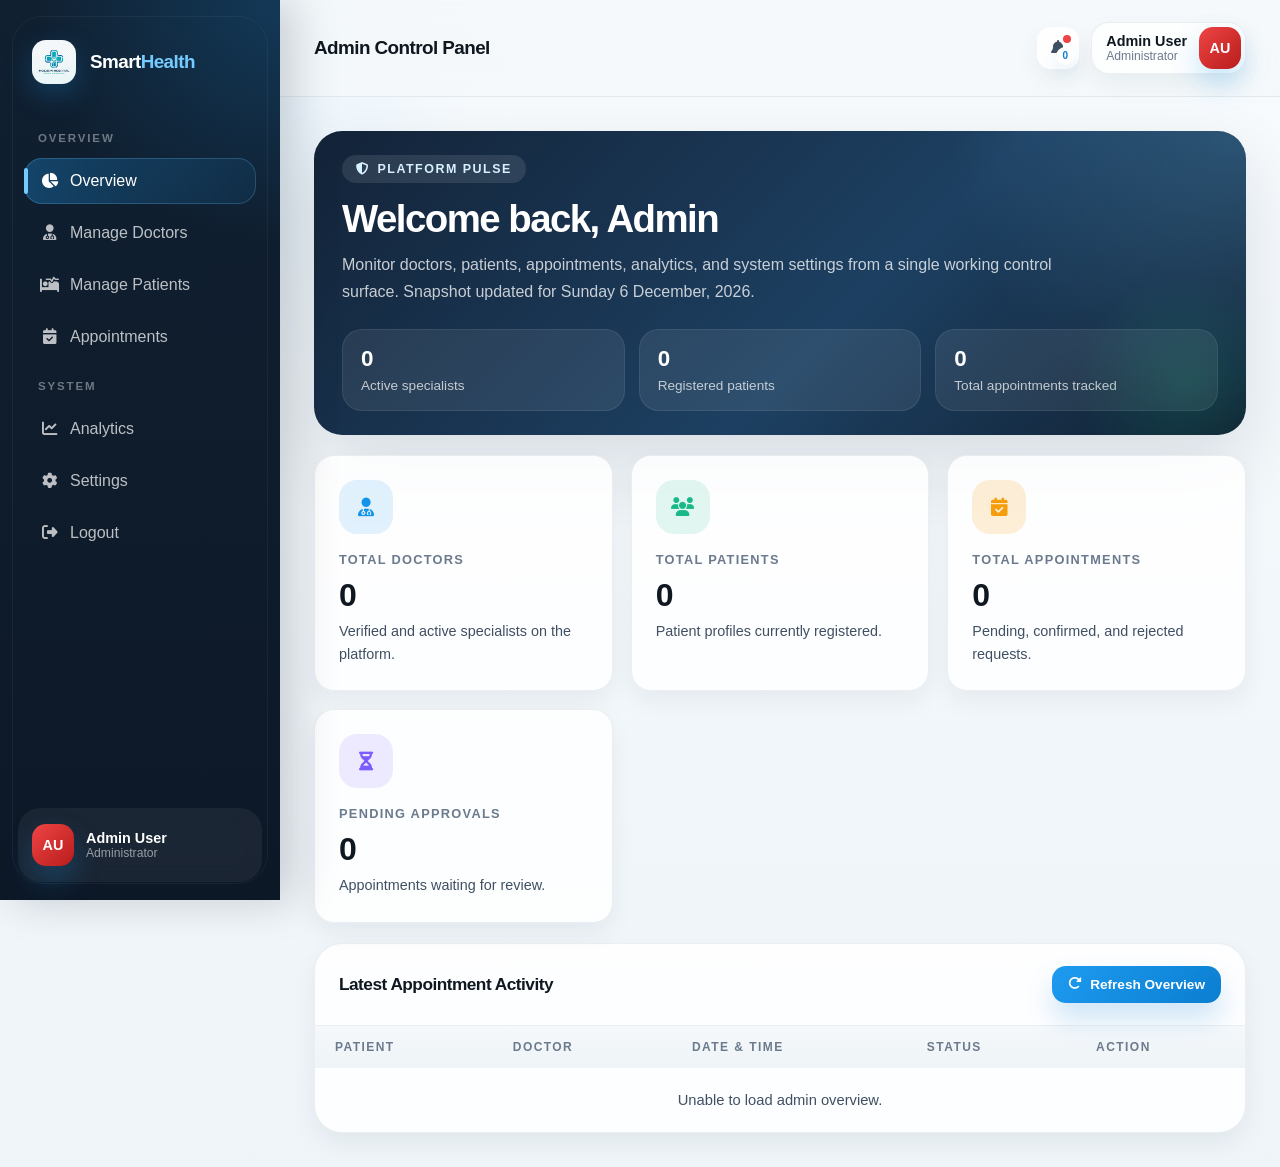
==== commit 1f1d57eb: "Make admin panel fully functional" ====
--- a/hospitalproject/src/main/resources/static/pages/admin-dashboard.html
+++ b/hospitalproject/src/main/resources/static/pages/admin-dashboard.html
@@ -18,13 +18,13 @@
 
         <nav class="nav-menu">
             <span class="nav-label">Overview</span>
-            <a href="admin-dashboard.html" class="nav-link active" id="nav-overview"><i class="fas fa-chart-pie"></i><span>Overview</span></a>
-            <a href="#" class="nav-link" id="nav-doctors"><i class="fas fa-user-md"></i><span>Manage Doctors</span></a>
-            <a href="#" class="nav-link" id="nav-patients"><i class="fas fa-procedures"></i><span>Manage Patients</span></a>
-            <a href="#" class="nav-link" id="nav-appointments"><i class="fas fa-calendar-check"></i><span>Appointments</span></a>
+            <a href="#" class="nav-link active" data-admin-nav="overview"><i class="fas fa-chart-pie"></i><span>Overview</span></a>
+            <a href="#" class="nav-link" data-admin-nav="doctors"><i class="fas fa-user-md"></i><span>Manage Doctors</span></a>
+            <a href="#" class="nav-link" data-admin-nav="patients"><i class="fas fa-procedures"></i><span>Manage Patients</span></a>
+            <a href="#" class="nav-link" data-admin-nav="appointments"><i class="fas fa-calendar-check"></i><span>Appointments</span></a>
             <span class="nav-label">System</span>
-            <a href="#" class="nav-link"><i class="fas fa-chart-line"></i><span>Analytics</span></a>
-            <a href="#" class="nav-link"><i class="fas fa-gear"></i><span>Settings</span></a>
+            <a href="#" class="nav-link" data-admin-nav="analytics"><i class="fas fa-chart-line"></i><span>Analytics</span></a>
+            <a href="#" class="nav-link" data-admin-nav="settings"><i class="fas fa-gear"></i><span>Settings</span></a>
             <a href="../index.html" class="nav-link logout-bg"><i class="fas fa-right-from-bracket"></i><span>Logout</span></a>
         </nav>
 
@@ -39,7 +39,7 @@
 
     <div class="main">
         <div class="topbar">
-            <h2>Admin Control Panel</h2>
+            <h2 id="adminPageTitle">Admin Control Panel</h2>
             <div class="topbar-right">
                 <div class="notification-wrap">
                     <button type="button" class="topbar-icon topbar-icon-button notif-dot" data-notification-bell data-notification-role="ADMIN">
@@ -65,141 +65,304 @@
         </div>
 
         <div class="content">
-            <div class="hero-panel compact">
-                <div class="eyebrow"><i class="fas fa-shield-halved"></i> Platform pulse</div>
-                <h1>Welcome back, <span data-user-first-name>Admin</span></h1>
-                <p>Monitor doctors, patients, appointments, and revenue from one cleaner control surface. Snapshot updated for <span id="today-date"></span>.</p>
-                <div class="hero-meta">
-                    <div class="hero-stat">
-                        <strong>42</strong>
-                        <span>Active specialists</span>
-                    </div>
-                    <div class="hero-stat">
-                        <strong>1,280</strong>
-                        <span>Registered patients</span>
-                    </div>
-                    <div class="hero-stat">
-                        <strong>Rs 4.5L</strong>
-                        <span>Monthly revenue tracked</span>
-                    </div>
-                </div>
-            </div>
-
-            <div class="dashboard-grid">
-                <div class="stack">
-                    <div class="cards">
-                        <div class="card">
-                            <div class="card-icon" style="background:rgba(19,148,235,0.12);color:#1394eb;">
-                                <i class="fas fa-user-md"></i>
+            <section class="admin-section active" data-admin-section="overview">
+                <div class="hero-panel compact">
+                    <div class="eyebrow"><i class="fas fa-shield-halved"></i> Platform pulse</div>
+                    <h1>Welcome back, <span data-user-first-name>Admin</span></h1>
+                    <p>Monitor doctors, patients, appointments, analytics, and system settings from a single working control surface. Snapshot updated for <span id="today-date"></span>.</p>
+                    <div class="hero-meta">
+                        <div class="hero-stat">
+                            <strong id="heroDoctors">0</strong>
+                            <span>Active specialists</span>
+                        </div>
+                        <div class="hero-stat">
+                            <strong id="heroPatients">0</strong>
+                            <span>Registered patients</span>
+                        </div>
+                        <div class="hero-stat">
+                            <strong id="heroAppointments">0</strong>
+                            <span>Total appointments tracked</span>
+                        </div>
+                    </div>
+                </div>
+
+                <div class="cards">
+                    <div class="card">
+                        <div class="card-icon" style="background:rgba(19,148,235,0.12);color:#1394eb;"><i class="fas fa-user-md"></i></div>
+                        <h3>Total Doctors</h3>
+                        <div class="card-value" id="overviewDoctors">0</div>
+                        <p>Verified and active specialists on the platform.</p>
+                    </div>
+                    <div class="card">
+                        <div class="card-icon" style="background:rgba(24,184,137,0.12);color:#18b889;"><i class="fas fa-users"></i></div>
+                        <h3>Total Patients</h3>
+                        <div class="card-value" id="overviewPatients">0</div>
+                        <p>Patient profiles currently registered.</p>
+                    </div>
+                    <div class="card">
+                        <div class="card-icon" style="background:rgba(245,158,11,0.16);color:#f59e0b;"><i class="fas fa-calendar-check"></i></div>
+                        <h3>Total Appointments</h3>
+                        <div class="card-value" id="overviewAppointments">0</div>
+                        <p>Pending, confirmed, and rejected requests.</p>
+                    </div>
+                    <div class="card">
+                        <div class="card-icon" style="background:rgba(124,92,255,0.12);color:#7c5cff;"><i class="fas fa-hourglass-half"></i></div>
+                        <h3>Pending Approvals</h3>
+                        <div class="card-value" id="overviewPending">0</div>
+                        <p>Appointments waiting for review.</p>
+                    </div>
+                </div>
+
+                <div class="table-card">
+                    <div class="table-card-header">
+                        <h3>Latest Appointment Activity</h3>
+                        <button class="action-btn primary" type="button" onclick="reloadAdminSection('overview')"><i class="fas fa-rotate-right"></i> Refresh Overview</button>
+                    </div>
+                    <div class="table-wrap">
+                        <table>
+                            <thead>
+                                <tr>
+                                    <th>Patient</th>
+                                    <th>Doctor</th>
+                                    <th>Date &amp; Time</th>
+                                    <th>Status</th>
+                                    <th>Action</th>
+                                </tr>
+                            </thead>
+                            <tbody id="overviewAppointmentsBody">
+                                <tr><td colspan="5">Loading overview data...</td></tr>
+                            </tbody>
+                        </table>
+                    </div>
+                </div>
+            </section>
+
+            <section class="admin-section" data-admin-section="doctors">
+                <div class="admin-toolbar">
+                    <div class="page-header">
+                        <div>
+                            <h1>Manage Doctors</h1>
+                            <p>Review all doctor accounts, contact details, and profile information in one place.</p>
+                        </div>
+                    </div>
+                    <div class="admin-toolbar-actions">
+                        <div class="search-bar">
+                            <i class="fas fa-search"></i>
+                            <input type="text" id="doctorSearch" placeholder="Search doctors..." oninput="filterAdminTable('doctorsTableBody', this.value)">
+                        </div>
+                        <button class="action-btn primary" type="button" onclick="reloadAdminSection('doctors')"><i class="fas fa-rotate-right"></i> Refresh</button>
+                    </div>
+                </div>
+
+                <div class="table-card">
+                    <div class="table-wrap">
+                        <table>
+                            <thead>
+                                <tr>
+                                    <th>Name</th>
+                                    <th>Email</th>
+                                    <th>Phone</th>
+                                    <th>Gender</th>
+                                    <th>Blood Group</th>
+                                </tr>
+                            </thead>
+                            <tbody id="doctorsTableBody">
+                                <tr><td colspan="5">Loading doctors...</td></tr>
+                            </tbody>
+                        </table>
+                    </div>
+                </div>
+            </section>
+
+            <section class="admin-section" data-admin-section="patients">
+                <div class="admin-toolbar">
+                    <div class="page-header">
+                        <div>
+                            <h1>Manage Patients</h1>
+                            <p>Access patient registrations, contact details, emergency contacts, and intake information.</p>
+                        </div>
+                    </div>
+                    <div class="admin-toolbar-actions">
+                        <div class="search-bar">
+                            <i class="fas fa-search"></i>
+                            <input type="text" id="patientSearch" placeholder="Search patients..." oninput="filterAdminTable('patientsTableBody', this.value)">
+                        </div>
+                        <button class="action-btn primary" type="button" onclick="reloadAdminSection('patients')"><i class="fas fa-rotate-right"></i> Refresh</button>
+                    </div>
+                </div>
+
+                <div class="table-card">
+                    <div class="table-wrap">
+                        <table>
+                            <thead>
+                                <tr>
+                                    <th>Name</th>
+                                    <th>Email</th>
+                                    <th>Phone</th>
+                                    <th>DOB</th>
+                                    <th>Emergency Contact</th>
+                                </tr>
+                            </thead>
+                            <tbody id="patientsTableBody">
+                                <tr><td colspan="5">Loading patients...</td></tr>
+                            </tbody>
+                        </table>
+                    </div>
+                </div>
+            </section>
+
+            <section class="admin-section" data-admin-section="appointments">
+                <div class="admin-toolbar">
+                    <div class="page-header">
+                        <div>
+                            <h1>Appointments</h1>
+                            <p>Review all patient appointments and approve or reject pending requests.</p>
+                        </div>
+                    </div>
+                    <div class="admin-toolbar-actions">
+                        <div class="search-bar">
+                            <i class="fas fa-search"></i>
+                            <input type="text" id="appointmentSearch" placeholder="Search appointments..." oninput="filterAdminTable('appointmentsTableBody', this.value)">
+                        </div>
+                        <button class="action-btn primary" type="button" onclick="reloadAdminSection('appointments')"><i class="fas fa-rotate-right"></i> Refresh</button>
+                    </div>
+                </div>
+
+                <div class="mini-stat-grid">
+                    <div class="mini-stat"><strong id="statTotalAppointments">0</strong><span>Total appointments</span></div>
+                    <div class="mini-stat"><strong id="statPendingAppointments">0</strong><span>Pending approvals</span></div>
+                    <div class="mini-stat"><strong id="statConfirmedAppointments">0</strong><span>Confirmed visits</span></div>
+                    <div class="mini-stat"><strong id="statRejectedAppointments">0</strong><span>Rejected requests</span></div>
+                </div>
+
+                <div class="table-card">
+                    <div class="table-wrap">
+                        <table id="adminTable">
+                            <thead>
+                                <tr>
+                                    <th>Patient</th>
+                                    <th>Doctor</th>
+                                    <th>Date &amp; Time</th>
+                                    <th>Status</th>
+                                    <th>Action</th>
+                                </tr>
+                            </thead>
+                            <tbody id="appointmentsTableBody">
+                                <tr><td colspan="5">Loading appointments...</td></tr>
+                            </tbody>
+                        </table>
+                    </div>
+                </div>
+            </section>
+
+            <section class="admin-section" data-admin-section="analytics">
+                <div class="page-header">
+                    <div>
+                        <h1>Analytics</h1>
+                        <p>High-level performance indicators for registrations and appointment outcomes.</p>
+                    </div>
+                </div>
+
+                <div class="cards">
+                    <div class="card">
+                        <div class="card-icon" style="background:rgba(19,148,235,0.12);color:#1394eb;"><i class="fas fa-user-doctor"></i></div>
+                        <h3>Total Doctors</h3>
+                        <div class="card-value" id="analyticsDoctors">0</div>
+                        <p>Doctors participating on the platform.</p>
+                    </div>
+                    <div class="card">
+                        <div class="card-icon" style="background:rgba(24,184,137,0.12);color:#18b889;"><i class="fas fa-users"></i></div>
+                        <h3>Total Patients</h3>
+                        <div class="card-value" id="analyticsPatients">0</div>
+                        <p>Registered patient accounts.</p>
+                    </div>
+                    <div class="card">
+                        <div class="card-icon" style="background:rgba(245,158,11,0.16);color:#f59e0b;"><i class="fas fa-chart-column"></i></div>
+                        <h3>Completion Rate</h3>
+                        <div class="card-value" id="analyticsCompletionRate">0%</div>
+                        <p>Confirmed appointments as a share of total activity.</p>
+                    </div>
+                    <div class="card">
+                        <div class="card-icon" style="background:rgba(124,92,255,0.12);color:#7c5cff;"><i class="fas fa-bolt"></i></div>
+                        <h3>Engagement Rate</h3>
+                        <div class="card-value" id="analyticsEngagementRate">0%</div>
+                        <p>Appointments created relative to patient registrations.</p>
+                    </div>
+                </div>
+
+                <div class="admin-grid-2">
+                    <div class="info-card">
+                        <h3>Appointment Breakdown</h3>
+                        <div class="bullet-list">
+                            <div class="bullet-item"><i class="fas fa-hourglass-half"></i><span>Pending: <strong id="analyticsPending">0</strong></span></div>
+                            <div class="bullet-item"><i class="fas fa-circle-check"></i><span>Confirmed: <strong id="analyticsConfirmed">0</strong></span></div>
+                            <div class="bullet-item"><i class="fas fa-circle-xmark"></i><span>Rejected: <strong id="analyticsRejected">0</strong></span></div>
+                        </div>
+                    </div>
+
+                    <div class="info-card">
+                        <h3>Operational Snapshot</h3>
+                        <div class="bullet-list">
+                            <div class="bullet-item"><i class="fas fa-signal"></i><span id="analyticsSummaryOne">Loading current platform trends...</span></div>
+                            <div class="bullet-item"><i class="fas fa-chart-line"></i><span id="analyticsSummaryTwo">Loading appointment performance...</span></div>
+                            <div class="bullet-item"><i class="fas fa-users-gear"></i><span id="analyticsSummaryThree">Loading user growth summary...</span></div>
+                        </div>
+                    </div>
+                </div>
+            </section>
+
+            <section class="admin-section" data-admin-section="settings">
+                <div class="page-header">
+                    <div>
+                        <h1>Settings</h1>
+                        <p>Control a few admin workspace preferences directly from the dashboard.</p>
+                    </div>
+                </div>
+
+                <div class="form-card">
+                    <h2>Workspace Preferences</h2>
+                    <p class="form-desc">These settings are stored in your browser so the admin workspace feels more personalized each time you return.</p>
+
+                    <form id="adminSettingsForm">
+                        <div class="settings-grid">
+                            <div class="form-group">
+                                <label for="hospitalName">Hospital Name</label>
+                                <input type="text" id="hospitalName" placeholder="SmartHealth Hospital">
                             </div>
-                            <h3>Total Doctors</h3>
-                            <div class="card-value">42</div>
-                            <p>Verified and active specialists on the platform.</p>
-                            <span class="trend up"><i class="fas fa-arrow-up"></i> +3 this month</span>
-                        </div>
-
-                        <div class="card">
-                            <div class="card-icon" style="background:rgba(24,184,137,0.12);color:#18b889;">
-                                <i class="fas fa-users"></i>
+                            <div class="form-group">
+                                <label for="supportEmail">Support Email</label>
+                                <input type="email" id="supportEmail" placeholder="support@hospital.com">
                             </div>
-                            <h3>Registered Patients</h3>
-                            <div class="card-value">1,280</div>
-                            <p>Total users currently using SmartHealth.</p>
-                            <span class="trend up"><i class="fas fa-arrow-up"></i> +48 this week</span>
-                        </div>
-
-                        <div class="card">
-                            <div class="card-icon" style="background:rgba(245,158,11,0.16);color:#f59e0b;">
-                                <i class="fas fa-calendar-check"></i>
+                            <div class="form-group">
+                                <label for="dashboardRefresh">Auto Refresh Interval</label>
+                                <select id="dashboardRefresh">
+                                    <option value="30000">30 seconds</option>
+                                    <option value="60000">1 minute</option>
+                                    <option value="120000">2 minutes</option>
+                                </select>
                             </div>
-                            <h3>Appointments</h3>
-                            <div class="card-value">3,560</div>
-                            <p>Completed, confirmed, and pending visits.</p>
-                            <span class="trend up"><i class="fas fa-arrow-up"></i> +120 today</span>
-                        </div>
-                    </div>
-
-                    <div class="table-card">
-                        <div class="table-card-header">
-                            <h3>Recent Appointments</h3>
-                            <div style="display:flex;gap:12px;align-items:center;flex-wrap:wrap;">
-                                <div class="search-bar">
-                                    <i class="fas fa-search"></i>
-                                    <input type="text" placeholder="Search appointments..." oninput="filterTable(this.value)">
-                                </div>
-                                <a href="#" class="see-all">See all</a>
+                            <div class="form-group">
+                                <label for="adminThemeAccent">Accent Preference</label>
+                                <select id="adminThemeAccent">
+                                    <option value="blue">Sky Blue</option>
+                                    <option value="green">Mint Green</option>
+                                    <option value="warm">Warm Amber</option>
+                                </select>
                             </div>
                         </div>
-                        <div class="table-wrap">
-                            <table id="adminTable">
-                                <thead>
-                                    <tr>
-                                        <th>Patient</th>
-                                        <th>Doctor</th>
-                                        <th>Date &amp; Time</th>
-                                        <th>Status</th>
-                                        <th>Action</th>
-                                    </tr>
-                                </thead>
-                                <tbody id="adminAppointmentsBody">
-                                    <tr>
-                                        <td><span class="td-name">Rahul Sharma</span></td>
-                                        <td>Dr. Sarah Smith</td>
-                                        <td>Mar 16, 2026 - 10:00 AM</td>
-                                        <td><span class="badge badge-yellow"><i class="fas fa-circle" style="font-size:6px;"></i> Pending</span></td>
-                                        <td>
-                                            <button class="action-btn approve"><i class="fas fa-check"></i> Approve</button>
-                                            <button class="action-btn reject" style="margin-left:6px;"><i class="fas fa-xmark"></i> Reject</button>
-                                        </td>
-                                    </tr>
-                                </tbody>
-                            </table>
-                        </div>
-                    </div>
-                </div>
-
-                <div class="stack">
-                    <div class="info-card">
-                        <h3>Admin priorities</h3>
-                        <div class="bullet-list">
-                            <div class="bullet-item"><i class="fas fa-circle-check"></i><span>Review pending doctor onboarding requests.</span></div>
-                            <div class="bullet-item"><i class="fas fa-circle-check"></i><span>Audit appointment cancellation trends this week.</span></div>
-                            <div class="bullet-item"><i class="fas fa-circle-check"></i><span>Check notification delivery for patient reminders.</span></div>
-                        </div>
-                    </div>
-
-                    <div class="info-card">
-                        <h3>System summary</h3>
-                        <div class="bullet-list">
-                            <div class="bullet-item"><i class="fas fa-signal"></i><span>Appointment volume is trending positively.</span></div>
-                            <div class="bullet-item"><i class="fas fa-wallet"></i><span>Revenue is up 12% versus last month.</span></div>
-                            <div class="bullet-item"><i class="fas fa-user-group"></i><span>Patient growth remains healthy week over week.</span></div>
-                        </div>
-                    </div>
-                </div>
-            </div>
+                        <button type="submit" class="btn-primary"><i class="fas fa-floppy-disk"></i> Save Settings</button>
+                        <p class="settings-note">This keeps the settings section working immediately without requiring a dedicated server-side preferences table.</p>
+                    </form>
+                </div>
+            </section>
         </div>
     </div>
 </div>
 
+<div class="toast" id="toast"></div>
+
 <script src="../js/session-ui.js"></script>
 <script src="../js/notifications.js"></script>
 <script src="../js/admin.js"></script>
-<script>
-    document.getElementById('today-date').textContent = new Date().toLocaleDateString('en-IN', {
-        weekday: 'long',
-        year: 'numeric',
-        month: 'long',
-        day: 'numeric'
-    });
-
-    function filterTable(q) {
-        const rows = document.querySelectorAll('#adminTable tbody tr');
-        rows.forEach(r => {
-            r.style.display = r.textContent.toLowerCase().includes(q.toLowerCase()) ? '' : 'none';
-        });
-    }
-</script>
-
 </body>
 </html>
--- a/hospitalproject/src/main/resources/static/css/dashboard.css
+++ b/hospitalproject/src/main/resources/static/css/dashboard.css
@@ -692,6 +692,84 @@
     gap: 20px;
 }
 
+.admin-section {
+    display: none;
+    flex-direction: column;
+    gap: 20px;
+}
+
+.admin-section.active {
+    display: flex;
+}
+
+.admin-grid-2 {
+    display: grid;
+    grid-template-columns: repeat(2, minmax(0, 1fr));
+    gap: 20px;
+}
+
+.admin-toolbar {
+    display: flex;
+    align-items: center;
+    justify-content: space-between;
+    gap: 14px;
+    flex-wrap: wrap;
+}
+
+.admin-toolbar-actions {
+    display: flex;
+    align-items: center;
+    gap: 12px;
+    flex-wrap: wrap;
+}
+
+.mini-stat-grid {
+    display: grid;
+    grid-template-columns: repeat(4, minmax(0, 1fr));
+    gap: 16px;
+}
+
+.mini-stat {
+    padding: 18px;
+    border-radius: 20px;
+    background: linear-gradient(180deg, #fbfdff, #f3f8fb);
+    border: 1px solid rgba(35, 50, 70, 0.08);
+}
+
+.mini-stat strong {
+    display: block;
+    font-size: 1.55rem;
+    font-weight: 800;
+    letter-spacing: -0.04em;
+}
+
+.mini-stat span {
+    display: block;
+    margin-top: 6px;
+    color: var(--paper-500);
+    font-size: 0.82rem;
+    font-weight: 700;
+}
+
+.data-empty {
+    padding: 24px 20px;
+    color: var(--paper-700);
+    text-align: center;
+}
+
+.settings-grid {
+    display: grid;
+    grid-template-columns: repeat(2, minmax(0, 1fr));
+    gap: 16px;
+}
+
+.settings-note {
+    margin-top: 10px;
+    color: var(--paper-500);
+    font-size: 0.82rem;
+    line-height: 1.6;
+}
+
 .table-card,
 .form-card,
 .info-card,
@@ -1194,7 +1272,9 @@
 @media (max-width: 1180px) {
     .dashboard-grid,
     .form-grid,
-    .calendar-grid {
+    .calendar-grid,
+    .admin-grid-2,
+    .settings-grid {
         grid-template-columns: 1fr;
     }
 }
@@ -1242,7 +1322,8 @@
 
     .hero-meta,
     .health-stats,
-    .form-row {
+    .form-row,
+    .mini-stat-grid {
         grid-template-columns: 1fr;
     }
 }
